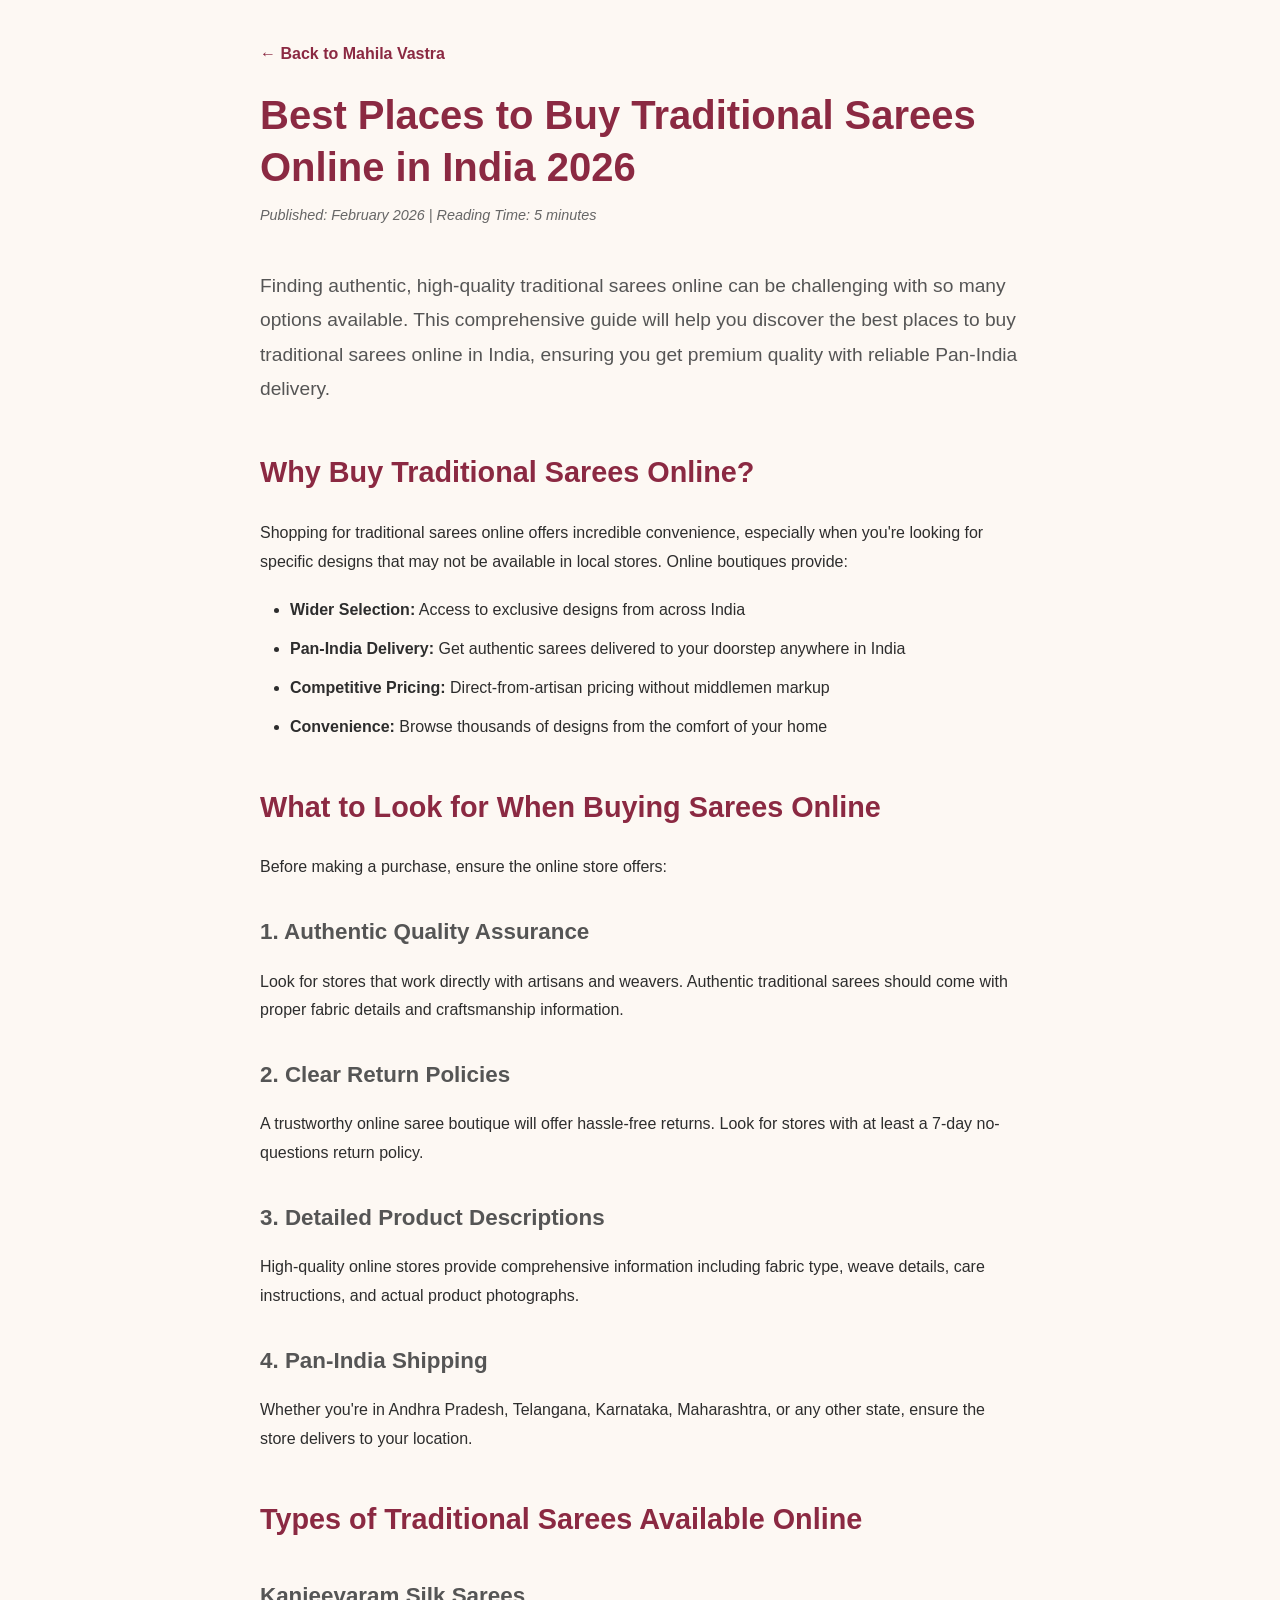
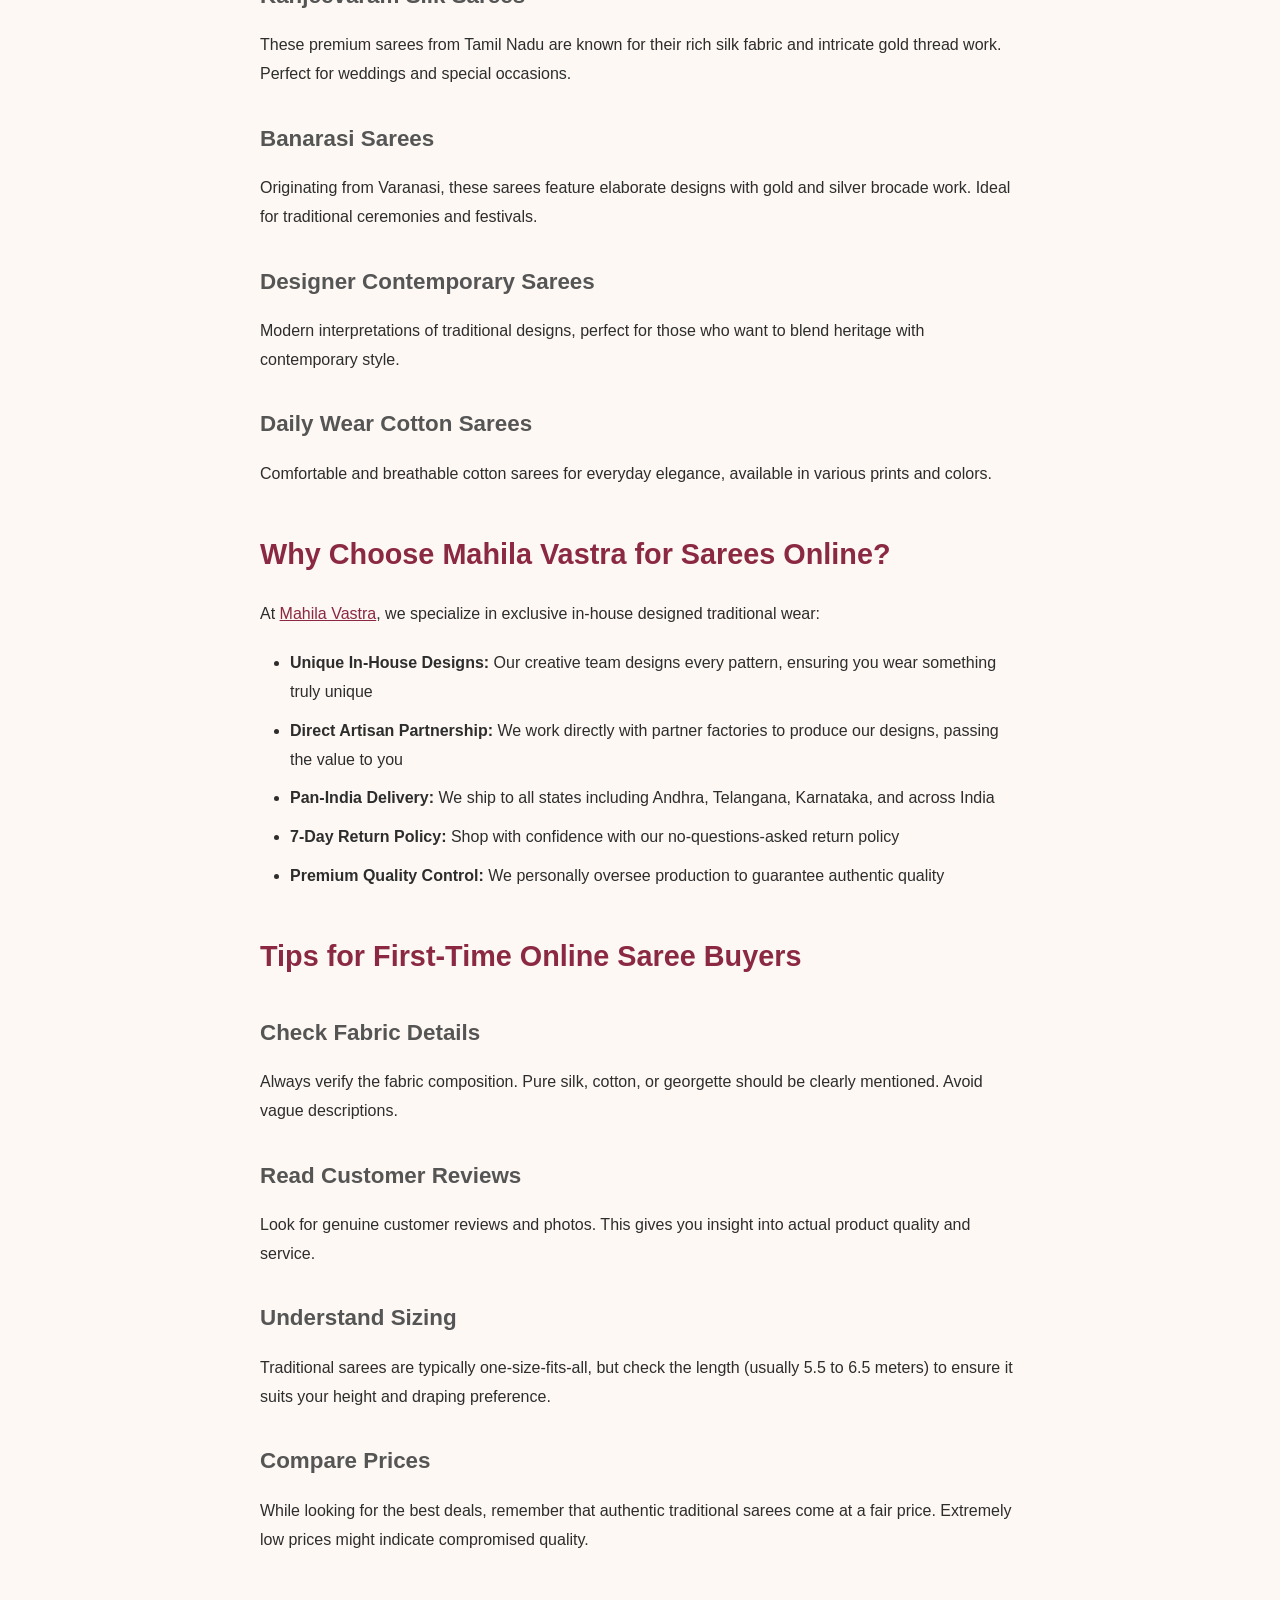
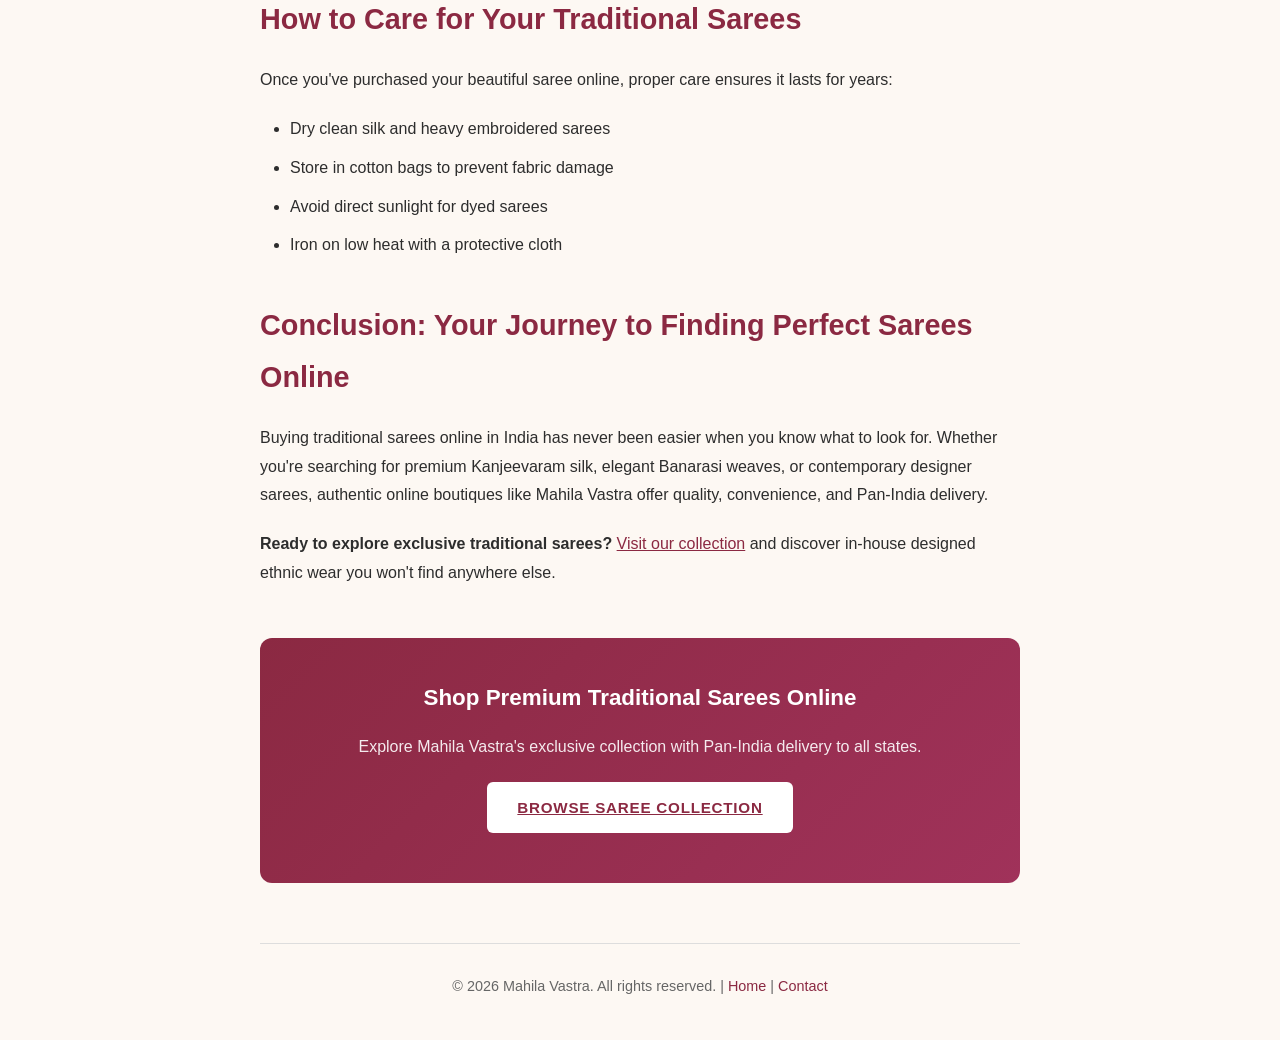
==== blog/best-places-buy-traditional-sarees-online-india.html @ 30d6f98f "feat: Blog pages" ====
<!DOCTYPE html>
<html lang="en">

<head>
    <meta charset="UTF-8">
    <meta name="viewport" content="width=device-width, initial-scale=1.0">
    <meta name="description"
        content="Discover the best places to buy traditional sarees online in India. Expert guide to authentic, premium quality sarees with Pan-India delivery. Shop designer sarees, silk sarees, and ethnic wear from trusted online boutiques.">
    <meta name="keywords"
        content="buy sarees online India, traditional sarees online, best saree websites, silk sarees online, designer sarees India, authentic sarees online, saree shopping India">
    <meta name="robots" content="index, follow, max-image-preview:large, max-snippet:-1, max-video-preview:-1">

    <!-- Open Graph -->
    <meta property="og:type" content="article">
    <meta property="og:url" content="https://mahilavastra.in/blog/best-places-buy-traditional-sarees-online-india.html">
    <meta property="og:title" content="Best Places to Buy Traditional Sarees Online in India 2026">
    <meta property="og:description"
        content="Complete guide to buying authentic traditional sarees online. Find premium quality sarees with Pan-India delivery from trusted boutiques.">
    <meta property="og:image" content="https://mahilavastra.in/assets/images/logo/IMG_0798.PNG">

    <link rel="canonical" href="https://mahilavastra.in/blog/best-places-buy-traditional-sarees-online-india.html">

    <title>Best Places to Buy Traditional Sarees Online in India 2026 | Mahila Vastra</title>
    <link rel="stylesheet" href="../assets/css/styles.css">
    <link rel="shortcut icon" href="../assets/images/favicon.png">
</head>

<body>
    <article class="blog-post">
        <header class="blog-header">
            <nav class="blog-nav">
                <a href="../index.html" class="blog-logo">← Back to Mahila Vastra</a>
            </nav>
            <h1>Best Places to Buy Traditional Sarees Online in India 2026</h1>
            <p class="blog-meta">Published: February 2026 | Reading Time: 5 minutes</p>
        </header>

        <section class="blog-content">
            <p class="lead">Finding authentic, high-quality traditional sarees online can be challenging with so many
                options available. This comprehensive guide will help you discover the best places to buy traditional
                sarees online in India, ensuring you get premium quality with reliable Pan-India delivery.</p>

            <h2>Why Buy Traditional Sarees Online?</h2>
            <p>Shopping for traditional sarees online offers incredible convenience, especially when you're looking for
                specific designs that may not be available in local stores. Online boutiques provide:</p>
            <ul>
                <li><strong>Wider Selection:</strong> Access to exclusive designs from across India</li>
                <li><strong>Pan-India Delivery:</strong> Get authentic sarees delivered to your doorstep anywhere in
                    India</li>
                <li><strong>Competitive Pricing:</strong> Direct-from-artisan pricing without middlemen markup</li>
                <li><strong>Convenience:</strong> Browse thousands of designs from the comfort of your home</li>
            </ul>

            <h2>What to Look for When Buying Sarees Online</h2>
            <p>Before making a purchase, ensure the online store offers:</p>

            <h3>1. Authentic Quality Assurance</h3>
            <p>Look for stores that work directly with artisans and weavers. Authentic traditional sarees should come
                with proper fabric details and craftsmanship information.</p>

            <h3>2. Clear Return Policies</h3>
            <p>A trustworthy online saree boutique will offer hassle-free returns. Look for stores with at least a 7-day
                no-questions return policy.</p>

            <h3>3. Detailed Product Descriptions</h3>
            <p>High-quality online stores provide comprehensive information including fabric type, weave details, care
                instructions, and actual product photographs.</p>

            <h3>4. Pan-India Shipping</h3>
            <p>Whether you're in Andhra Pradesh, Telangana, Karnataka, Maharashtra, or any other state, ensure the store
                delivers to your location.</p>

            <h2>Types of Traditional Sarees Available Online</h2>

            <h3>Kanjeevaram Silk Sarees</h3>
            <p>These premium sarees from Tamil Nadu are known for their rich silk fabric and intricate gold thread work.
                Perfect for weddings and special occasions.</p>

            <h3>Banarasi Sarees</h3>
            <p>Originating from Varanasi, these sarees feature elaborate designs with gold and silver brocade work.
                Ideal for traditional ceremonies and festivals.</p>

            <h3>Designer Contemporary Sarees</h3>
            <p>Modern interpretations of traditional designs, perfect for those who want to blend heritage with
                contemporary style.</p>

            <h3>Daily Wear Cotton Sarees</h3>
            <p>Comfortable and breathable cotton sarees for everyday elegance, available in various prints and colors.
            </p>

            <h2>Why Choose Mahila Vastra for Sarees Online?</h2>
            <p>At <a href="../index.html#catalog">Mahila Vastra</a>, we specialize in exclusive in-house designed
                traditional wear:</p>

            <ul>
                <li><strong>Unique In-House Designs:</strong> Our creative team designs every pattern, ensuring you wear
                    something truly unique</li>
                <li><strong>Direct Artisan Partnership:</strong> We work directly with partner factories to produce our
                    designs, passing the value to you</li>
                <li><strong>Pan-India Delivery:</strong> We ship to all states including Andhra, Telangana, Karnataka,
                    and across India</li>
                <li><strong>7-Day Return Policy:</strong> Shop with confidence with our no-questions-asked return policy
                </li>
                <li><strong>Premium Quality Control:</strong> We personally oversee production to guarantee authentic
                    quality</li>
            </ul>

            <h2>Tips for First-Time Online Saree Buyers</h2>

            <h3>Check Fabric Details</h3>
            <p>Always verify the fabric composition. Pure silk, cotton, or georgette should be clearly mentioned. Avoid
                vague descriptions.</p>

            <h3>Read Customer Reviews</h3>
            <p>Look for genuine customer reviews and photos. This gives you insight into actual product quality and
                service.</p>

            <h3>Understand Sizing</h3>
            <p>Traditional sarees are typically one-size-fits-all, but check the length (usually 5.5 to 6.5 meters) to
                ensure it suits your height and draping preference.</p>

            <h3>Compare Prices</h3>
            <p>While looking for the best deals, remember that authentic traditional sarees come at a fair price.
                Extremely low prices might indicate compromised quality.</p>

            <h2>How to Care for Your Traditional Sarees</h2>
            <p>Once you've purchased your beautiful saree online, proper care ensures it lasts for years:</p>
            <ul>
                <li>Dry clean silk and heavy embroidered sarees</li>
                <li>Store in cotton bags to prevent fabric damage</li>
                <li>Avoid direct sunlight for dyed sarees</li>
                <li>Iron on low heat with a protective cloth</li>
            </ul>

            <h2>Conclusion: Your Journey to Finding Perfect Sarees Online</h2>
            <p>Buying traditional sarees online in India has never been easier when you know what to look for. Whether
                you're searching for premium Kanjeevaram silk, elegant Banarasi weaves, or contemporary designer sarees,
                authentic online boutiques like Mahila Vastra offer quality, convenience, and Pan-India delivery.</p>

            <p><strong>Ready to explore exclusive traditional sarees?</strong> <a href="../index.html#catalog">Visit our
                    collection</a> and discover in-house designed ethnic wear you won't find anywhere else.</p>

            <div class="blog-cta">
                <h3>Shop Premium Traditional Sarees Online</h3>
                <p>Explore Mahila Vastra's exclusive collection with Pan-India delivery to all states.</p>
                <a href="../index.html#catalog" class="btn btn-primary">Browse Saree Collection</a>
            </div>
        </section>

        <footer class="blog-footer">
            <p>&copy; 2026 Mahila Vastra. All rights reserved. | <a href="../index.html">Home</a> | <a
                    href="../index.html#contact">Contact</a></p>
        </footer>
    </article>

    <style>
        .blog-post {
            max-width: 800px;
            margin: 0 auto;
            padding: 40px 20px;
            font-family: 'Montserrat', sans-serif;
            line-height: 1.8;
            color: #2d2d2d;
        }

        .blog-header {
            margin-bottom: 40px;
        }

        .blog-nav {
            margin-bottom: 20px;
        }

        .blog-logo {
            color: #8B2942;
            text-decoration: none;
            font-weight: 600;
            transition: color 0.3s;
        }

        .blog-logo:hover {
            color: #B8860B;
        }

        .blog-post h1 {
            font-size: 2.5rem;
            color: #8B2942;
            margin-bottom: 10px;
            line-height: 1.3;
        }

        .blog-meta {
            color: #666;
            font-size: 0.9rem;
            font-style: italic;
        }

        .lead {
            font-size: 1.2rem;
            color: #555;
            margin-bottom: 30px;
            font-weight: 500;
        }

        .blog-content h2 {
            font-size: 1.8rem;
            color: #8B2942;
            margin-top: 40px;
            margin-bottom: 20px;
        }

        .blog-content h3 {
            font-size: 1.4rem;
            color: #555;
            margin-top: 30px;
            margin-bottom: 15px;
        }

        .blog-content p {
            margin-bottom: 20px;
        }

        .blog-content ul,
        .blog-content ol {
            margin-bottom: 20px;
            padding-left: 30px;
        }

        .blog-content li {
            margin-bottom: 10px;
        }

        .blog-content a {
            color: #8B2942;
            text-decoration: underline;
            transition: color 0.3s;
        }

        .blog-content a:hover {
            color: #B8860B;
        }

        .blog-cta {
            background: linear-gradient(135deg, #8B2942 0%, #A0325A 100%);
            color: white;
            padding: 40px;
            border-radius: 12px;
            text-align: center;
            margin: 50px 0;
        }

        .blog-cta h3 {
            color: white;
            margin-top: 0;
        }

        .blog-cta p {
            color: rgba(255, 255, 255, 0.9);
        }

        .btn {
            display: inline-block;
            padding: 12px 30px;
            background: white;
            color: #8B2942;
            text-decoration: none;
            border-radius: 6px;
            font-weight: 600;
            transition: all 0.3s;
        }

        .btn:hover {
            transform: translateY(-2px);
            box-shadow: 0 4px 12px rgba(0, 0, 0, 0.2);
        }

        .blog-footer {
            margin-top: 60px;
            padding-top: 30px;
            border-top: 1px solid #ddd;
            text-align: center;
            color: #666;
            font-size: 0.9rem;
        }

        .blog-footer a {
            color: #8B2942;
            text-decoration: none;
        }

        @media (max-width: 768px) {
            .blog-post h1 {
                font-size: 2rem;
            }

            .blog-content h2 {
                font-size: 1.5rem;
            }

            .blog-cta {
                padding: 30px 20px;
            }
        }
    </style>
</body>

</html>
---- assets/css/styles.css ----
/* ========================================
   MAHILA VASTRA - Design System
   ======================================== */

:root {
    /* Primary Colors - Rich & Traditional */
    --color-burgundy: #8B2942;
    --color-burgundy-deep: #6B1D32;
    --color-burgundy-light: #A83D56;

    /* Gold Accents - Adjusted for better contrast on light backgrounds */
    --color-gold: #B89655;
    /* Slightly darkened from #C9A86C */
    --color-gold-light: #E5D4B3;
    --color-gold-dark: #856A37;
    /* Darkened from #A88B4A for WCAG AA compliance */
    --color-gold-shimmer: linear-gradient(135deg, #C9A86C 0%, #F5E6D3 50%, #C9A86C 100%);

    /* Warm Neutrals */
    --color-ivory: #FDF8F3;
    --color-cream: #F7EFE5;
    --color-sand: #E8DDD0;
    --color-taupe: #B8A898;

    /* Deep Accents */
    --color-plum: #6B3654;
    --color-terracotta: #C67B5C;
    --color-sage: #7A8B6E;

    /* Text Colors */
    --text-primary: #2D1F24;
    --text-secondary: #5C4A50;
    --text-muted: #6D5E63;
    /* Improved contrast for accessibility */
    --text-light: #F7EFE5;

    /* Layering (Z-Index Scale) */
    --z-background: -1;
    --z-base: 0;
    --z-content: 1;
    --z-frame: 10;
    --z-nav: 1100;
    --z-overlay: 1200;
    --z-mobile-menu: 1300;
    --z-max: 9999;

    /* Glassmorphism */
    --glass-bg: rgba(255, 255, 255, 0.4);
    /* Increased from 0.25 for better contrast */
    --glass-border: rgba(255, 255, 255, 0.3);
    --glass-shadow: 0 8px 32px rgba(45, 31, 36, 0.05);

    /* Spacing */
    --space-xs: 0.5rem;
    --space-sm: 1rem;
    --space-md: 1.5rem;
    --space-lg: 2rem;
    --space-xl: 3rem;
    --space-2xl: 5rem;
    --space-3xl: 8rem;

    /* Typography */
    --font-display: 'Cormorant Garamond', serif;
    --font-elegant: 'Great Vibes', cursive;
    --font-boutique: 'Italiana', serif;
    --font-body: 'Montserrat', sans-serif;

    /* Transitions */
    --transition-fast: 0.2s ease;
    --transition-base: 0.3s ease;
    --transition-slow: 0.5s ease;
    --transition-elastic: 0.6s cubic-bezier(0.34, 1.56, 0.64, 1);

    /* Border Radius */
    --radius-sm: 4px;
    --radius-md: 8px;
    --radius-lg: 16px;
    --radius-xl: 24px;
    --radius-full: 9999px;
}

/* ========================================
   RESET & BASE
   ======================================== */

*,
*::before,
*::after {
    margin: 0;
    padding: 0;
    box-sizing: border-box;
}

@media (prefers-reduced-motion: no-preference) {
    html {
        scroll-behavior: smooth;
    }
}

html,
body {
    width: 100%;
    max-width: 100%;
    margin: 0;
    padding: 0;
    overflow-x: hidden;
    /* Extra containment for mobile */
    overflow-x: clip;
    position: relative;
    -webkit-overflow-scrolling: touch;
}

body {
    font-family: var(--font-body);
    color: var(--text-primary);
    background: var(--color-ivory);
    line-height: 1.6;
    -webkit-font-smoothing: antialiased;
}

a {
    text-decoration: none;
    color: inherit;
}

button {
    border: none;
    background: none;
    cursor: pointer;
    font-family: inherit;
}

/* ========================================
   UTILITIES
   ======================================== */

.visually-hidden {
    position: absolute;
    width: 1px;
    height: 1px;
    padding: 0;
    margin: -1px;
    overflow: hidden;
    clip: rect(0, 0, 0, 0);
    white-space: nowrap;
    border: 0;
}

/* ========================================
   FLOATING PATTERNS BACKGROUND
   ======================================== */

.floating-patterns {
    position: fixed;
    top: 0;
    left: 0;
    width: 100%;
    height: 100%;
    pointer-events: none;
    z-index: var(--z-background);
    overflow: hidden;
    /* Ensure decorative elements never cause overflow */
}

/* Global Responsive Adjustments */
img,
svg {
    max-width: 100%;
    height: auto;
}

.pattern {
    position: absolute;
    opacity: 0.06;
    background-repeat: no-repeat;
    background-size: contain;
}

.pattern-1 {
    width: 300px;
    height: 300px;
    top: 5%;
    left: 5%;
    background-image: url("data:image/svg+xml,%3Csvg xmlns='http://www.w3.org/2000/svg' viewBox='0 0 100 100'%3E%3Cpath d='M50 5 C60 20, 80 30, 95 50 C80 70, 60 80, 50 95 C40 80, 20 70, 5 50 C20 30, 40 20, 50 5Z' fill='none' stroke='%238B2942' stroke-width='1'/%3E%3Ccircle cx='50' cy='50' r='15' fill='none' stroke='%238B2942' stroke-width='1'/%3E%3C/svg%3E");
    animation: floatPattern1 20s ease-in-out infinite;
}

.pattern-2 {
    width: 200px;
    height: 200px;
    top: 60%;
    left: 10%;
    background-image: url("data:image/svg+xml,%3Csvg xmlns='http://www.w3.org/2000/svg' viewBox='0 0 100 100'%3E%3Ccircle cx='50' cy='50' r='45' fill='none' stroke='%23C9A86C' stroke-width='1'/%3E%3Ccircle cx='50' cy='50' r='35' fill='none' stroke='%23C9A86C' stroke-width='1'/%3E%3Ccircle cx='50' cy='50' r='25' fill='none' stroke='%23C9A86C' stroke-width='1'/%3E%3C/svg%3E");
    animation: floatPattern2 25s ease-in-out infinite;
}

.pattern-3 {
    width: 250px;
    height: 250px;
    top: 20%;
    right: 8%;
    background-image: url("data:image/svg+xml,%3Csvg xmlns='http://www.w3.org/2000/svg' viewBox='0 0 100 100'%3E%3Cpath d='M50 10 L55 40 L90 50 L55 60 L50 90 L45 60 L10 50 L45 40 Z' fill='none' stroke='%236B3654' stroke-width='1'/%3E%3C/svg%3E");
    animation: floatPattern3 22s ease-in-out infinite;
}

.pattern-4 {
    width: 180px;
    height: 180px;
    bottom: 15%;
    right: 15%;
    background-image: url("data:image/svg+xml,%3Csvg xmlns='http://www.w3.org/2000/svg' viewBox='0 0 100 100'%3E%3Cellipse cx='50' cy='50' rx='45' ry='25' fill='none' stroke='%23C67B5C' stroke-width='1' transform='rotate(45 50 50)'/%3E%3Cellipse cx='50' cy='50' rx='45' ry='25' fill='none' stroke='%23C67B5C' stroke-width='1' transform='rotate(-45 50 50)'/%3E%3C/svg%3E");
    animation: floatPattern4 18s ease-in-out infinite;
}

.pattern-5 {
    width: 150px;
    height: 150px;
    top: 40%;
    left: 50%;
    background-image: url("data:image/svg+xml,%3Csvg xmlns='http://www.w3.org/2000/svg' viewBox='0 0 100 100'%3E%3Cpath d='M50 5 Q75 25 95 50 Q75 75 50 95 Q25 75 5 50 Q25 25 50 5' fill='none' stroke='%238B2942' stroke-width='1'/%3E%3C/svg%3E");
    animation: floatPattern5 24s ease-in-out infinite;
}

.pattern-6 {
    width: 220px;
    height: 220px;
    bottom: 30%;
    left: 30%;
    background-image: url("data:image/svg+xml,%3Csvg xmlns='http://www.w3.org/2000/svg' viewBox='0 0 100 100'%3E%3Cpath d='M50 0 L61 35 L97 35 L68 57 L79 91 L50 70 L21 91 L32 57 L3 35 L39 35 Z' fill='none' stroke='%23C9A86C' stroke-width='0.5'/%3E%3C/svg%3E");
    animation: floatPattern6 28s ease-in-out infinite;
}

@keyframes floatPattern1 {

    0%,
    100% {
        transform: translate(0, 0) rotate(0deg);
    }

    33% {
        transform: translate(30px, 20px) rotate(5deg);
    }

    66% {
        transform: translate(-20px, 40px) rotate(-5deg);
    }
}

@keyframes floatPattern2 {

    0%,
    100% {
        transform: translate(0, 0) rotate(0deg);
    }

    50% {
        transform: translate(40px, -30px) rotate(180deg);
    }
}

@keyframes floatPattern3 {

    0%,
    100% {
        transform: translate(0, 0) rotate(0deg);
    }

    25% {
        transform: translate(-20px, 20px) rotate(90deg);
    }

    75% {
        transform: translate(30px, -20px) rotate(-90deg);
    }
}

@keyframes floatPattern4 {

    0%,
    100% {
        transform: translate(0, 0) scale(1);
    }

    50% {
        transform: translate(-30px, -30px) scale(1.1);
    }
}

@keyframes floatPattern5 {

    0%,
    100% {
        transform: translate(0, 0) rotate(0deg);
    }

    50% {
        transform: translate(50px, 30px) rotate(45deg);
    }
}

@keyframes floatPattern6 {

    0%,
    100% {
        transform: translate(0, 0) rotate(0deg);
    }

    33% {
        transform: translate(-40px, 20px) rotate(120deg);
    }

    66% {
        transform: translate(30px, -30px) rotate(240deg);
    }
}

/* ========================================
   HERO SECTION
   ======================================== */

/* ========================================
   HERO SECTION - REDESIGNED
   ======================================== */

.hero {
    position: relative;
    min-height: 95vh;
    /* Taller hero for impact */
    padding-top: 150px;
    display: flex;
    align-items: center;
    background: var(--color-ivory);
    overflow: hidden;
    /* Subtle texture overlay */
    background-image: radial-gradient(var(--color-gold-light) 1px, transparent 1px);
    background-size: 40px 40px;
}

.hero-content {
    max-width: 1400px;
    margin: 0 auto;
    width: 100%;
    padding: 0 var(--space-xl);
    display: grid;
    grid-template-columns: 0.9fr 1.1fr;
    /* Text 45%, Image 55% */
    gap: var(--space-2xl);
    align-items: center;
    position: relative;
    z-index: var(--z-content);
}

/* --- Hero Text Area --- */
.hero-text {
    display: flex;
    flex-direction: column;
    gap: var(--space-md);
    position: relative;
    z-index: 2;
}

/* Badge Group */
.hero-badge-group {
    display: flex;
    align-items: center;
    gap: var(--space-sm);
    font-family: var(--font-body);
    font-size: 0.8rem;
    letter-spacing: 0.15em;
    font-weight: 600;
    margin-bottom: var(--space-sm);
    animation: fadeUp 1s ease-out;
}

.badge-pill-outlined {
    border: 1px solid var(--color-burgundy);
    color: var(--color-burgundy);
    padding: 0.3rem 0.8rem;
    border-radius: var(--radius-full);
}

.badge-pill-filled {
    background: var(--color-gold);
    color: var(--color-ivory);
    padding: 0.35rem 0.9rem;
    border-radius: var(--radius-full);
    box-shadow: 0 4px 15px rgba(184, 150, 85, 0.25);
}

.badge-separator {
    color: var(--color-gold-dark);
}

/* Artistic Layout Title */
.hero-title.artistic-layout {
    display: flex;
    flex-direction: column;
    gap: 0.2rem;
    position: relative;
    margin-bottom: var(--space-xl);
}

.line-prefix {
    font-family: var(--font-display);
    font-size: 4rem;
    font-weight: 400;
    font-style: italic;
    text-transform: lowercase;
    background: linear-gradient(135deg, var(--color-gold-dark) 0%, var(--color-gold) 100%);
    -webkit-background-clip: text;
    background-clip: text;
    -webkit-text-fill-color: transparent;
    margin-bottom: -1.8rem;
    margin-left: -0.5rem;
    display: inline-block;
    transform: rotate(-2deg);
    opacity: 0.9;
    animation-delay: 0.2s;
}

.line-main {
    font-family: var(--font-display);
    font-size: clamp(4.5rem, 10vw, 7.5rem);
    font-weight: 700;
    color: var(--color-burgundy-deep);
    letter-spacing: -0.02em;
    line-height: 0.85;
    animation-delay: 0.4s;
    background: linear-gradient(to right, var(--color-burgundy-deep) 0%, var(--color-burgundy) 100%);
    -webkit-background-clip: text;
    background-clip: text;
    -webkit-text-fill-color: transparent;
}

.line-prefix,
.line-main,
.line-story {
    opacity: 0;
    transform: translateY(20px);
    animation: textReveal 1s cubic-bezier(0.2, 1, 0.3, 1) forwards;
}

.line-story {
    font-family: var(--font-elegant);
    font-size: clamp(3rem, 6vw, 4.5rem);
    color: var(--text-secondary);
    margin-left: 4rem;
    margin-top: -1.5rem;
    animation-delay: 0.6s;
    position: relative;
    z-index: 2;
}

.line-story em {
    font-style: normal;
    color: var(--color-gold);
    display: inline-block;
    position: relative;
}

/* Decorative Thread */
.title-thread {
    position: absolute;
    top: 40%;
    left: -20px;
    width: 120%;
    height: 80px;
    z-index: 1;
    pointer-events: none;
    opacity: 0;
    animation: threadReveal 2s ease-out 1s forwards;
}

@keyframes threadReveal {
    from {
        opacity: 0;
        stroke-dasharray: 1000;
        stroke-dashoffset: 1000;
        transform: scaleX(0.8);
    }

    to {
        opacity: 0.6;
        stroke-dasharray: 1000;
        stroke-dashoffset: 0;
        transform: scaleX(1);
    }
}

/* Description */
.hero-description {
    font-size: 1.1rem;
    color: var(--text-secondary);
    max-width: 480px;
    line-height: 1.7;
    margin-bottom: var(--space-lg);
    opacity: 0;
    animation: fadeUp 1s ease-out 0.8s forwards;
}

.text-balance {
    text-wrap: balance;
}

/* Actions */
.hero-actions {
    display: flex;
    align-items: center;
    gap: var(--space-md);
    opacity: 0;
    animation: fadeUp 1s ease-out 1s forwards;
}

.btn-lg {
    padding: 1rem 2.2rem;
    font-size: 1rem;
}

.btn-link {
    text-decoration: underline;
    text-underline-offset: 4px;
    font-weight: 600;
    color: var(--color-burgundy);
    padding: 0;
}

.btn-link:hover {
    color: var(--color-gold-dark);
}

/* Feature Strip */
.hero-features-strip {
    margin-top: var(--space-xl);
    padding-top: var(--space-md);
    border-top: 1px solid rgba(139, 41, 66, 0.1);
    display: flex;
    gap: var(--space-xl);
    opacity: 0;
    animation: fadeUp 1s ease-out 1.2s forwards;
}

.feature-strip-item {
    display: flex;
    align-items: center;
    gap: 0.5rem;
    font-size: 0.9rem;
    font-weight: 500;
    color: var(--text-muted);
    font-family: var(--font-body);
}

.strip-icon {
    color: var(--color-gold);
    font-size: 1.2em;
}

/* --- Hero Gallery (Arches) --- */
.hero-gallery {
    position: relative;
    height: 650px;
    display: flex;
    justify-content: center;
    align-items: center;
}

.gallery-arch {
    position: absolute;
    width: 280px;
    height: 480px;
    border-radius: 150px 150px 0 0;
    /* The Arch Shape */
    overflow: hidden;
    box-shadow: 0 20px 40px rgba(0, 0, 0, 0.15);
    background: var(--color-cream);
    opacity: 0;
    transform: translateY(100px);
    animation: archReveal 1.2s cubic-bezier(0.2, 1, 0.3, 1) forwards;
    transition: transform 0.4s ease, z-index 0s;
}

.arch-inner {
    width: 100%;
    height: 100%;
    position: relative;
    overflow: hidden;
}

.arch-img {
    width: 100%;
    height: 100%;
    object-fit: cover;
    transition: transform 1.5s ease;
}

.gallery-arch:hover .arch-img {
    transform: scale(1.1);
}

/* Stacking & Positioning */
.arch-center {
    z-index: 10;
    left: 50%;
    transform: translateX(-50%) translateY(100px);
    /* Initial state for animation */
    width: 300px;
    height: 520px;
    border: 4px solid var(--color-ivory);
    animation-delay: 0.4s;
    /* Redefine animation final state for center */
    --final-transform: translateX(-50%) translateY(0);
}

.arch-left {
    z-index: 5;
    left: 50%;
    /* Start at center */
    margin-left: -340px;
    /* Shift left */
    transform: translateY(120px) rotate(-3deg);
    animation-delay: 0.2s;
    --final-transform: translateY(0) rotate(-3deg);
}

.arch-right {
    z-index: 5;
    left: 50%;
    margin-left: 60px;
    /* Shift right */
    transform: translateY(120px) rotate(3deg);
    animation-delay: 0.6s;
    --final-transform: translateY(0) rotate(3deg);
}

/* Floating Decor */
.floating-decor {
    position: absolute;
    color: var(--color-gold);
    opacity: 0;
    pointer-events: none;
    z-index: 4;
}

.decor-lotus {
    width: 70px;
    height: 70px;
    top: -5%;
    right: 15%;
    color: var(--color-burgundy-light);
    animation: floatRotate 8s ease-in-out infinite, fadeInDecor 1.5s ease-out 0.5s forwards;
}

.decor-paisley {
    width: 90px;
    height: 90px;
    bottom: 0%;
    right: -5%;
    color: var(--color-gold-dark);
    transform: rotate(45deg);
    animation: floatVertical 10s ease-in-out infinite 1s, fadeInDecor 1.5s ease-out 1s forwards;
}

.decor-marigold {
    width: 55px;
    height: 55px;
    top: 40%;
    right: -12%;
    color: var(--color-terracotta);
    animation: floatRotate 12s ease-in-out infinite 2s, fadeInDecor 1.5s ease-out 1.5s forwards;
}

.decor-star,
.decor-star-1,
.decor-star-2,
.decor-star-3 {
    font-size: 1.5rem;
    bottom: 15%;
    left: 10%;
    color: var(--color-gold);
    animation: floatVertical 6s ease-in-out infinite, fadeInDecor 1.5s ease-out 2s forwards;
}

/* Old Floating Flower Indicators */
.decor-flower-old-1 {
    top: 10%;
    right: 10%;
    font-size: 3rem;
    color: var(--color-gold);
    animation: floatVertical 6s ease-in-out infinite, fadeInDecor 1.5s ease-out forwards;
}

.decor-flower-old-2 {
    bottom: 15%;
    left: 15%;
    font-size: 2rem;
    color: var(--color-gold);
    animation: floatVertical 6s ease-in-out infinite 2s, fadeInDecor 1.5s ease-out forwards;
}

.decor-leaf-1 {
    width: 40px;
    height: 40px;
    top: 25%;
    left: 15%;
    color: var(--color-sage);
    animation: floatRotate 9s ease-in-out infinite 1s, fadeInDecor 1.5s ease-out 2.5s forwards;
}

.decor-mandala {
    width: 120px;
    height: 120px;
    bottom: 10%;
    right: 15%;
    color: var(--color-gold-light);
    opacity: 0.1;
    animation: floatRotate 15s linear infinite;
}

.decor-diamond {
    font-size: 1.2rem;
    top: 45%;
    left: 25%;
    color: var(--color-gold);
    animation: floatVertical 7s ease-in-out infinite 0.5s, fadeInDecor 1.5s ease-out 3s forwards;
}

.decor-corner {
    width: 60px;
    height: 60px;
    top: 5%;
    left: 5%;
    color: var(--color-gold-dark);
    opacity: 0;
    animation: fadeInDecor 1.5s ease-out 1s forwards;
}

.decor-hang {
    width: 120px;
    height: 60px;
    top: -10px;
    left: 50%;
    transform: translateX(-50%);
    color: var(--color-gold);
    opacity: 0;
    animation: fadeInDecor 1.5s ease-out 1.2s forwards;
}

/* --- Animations --- */

@keyframes fadeInDecor {
    to {
        opacity: 0.6;
    }
}

@keyframes floatRotate {

    0%,
    100% {
        transform: translate(0, 0) rotate(0deg);
    }

    33% {
        transform: translate(20px, -20px) rotate(15deg);
    }

    66% {
        transform: translate(-10px, 30px) rotate(-10deg);
    }
}

@keyframes floatVertical {

    0%,
    100% {
        transform: translateY(0);
    }

    50% {
        transform: translateY(-30px);
    }
}

@keyframes fadeUp {
    to {
        opacity: 1;
        transform: translateY(0);
    }
}

@keyframes textReveal {
    to {
        opacity: 1;
        transform: translateY(0);
    }
}

@keyframes archReveal {
    to {
        opacity: 1;
        transform: var(--final-transform, translateY(0));
    }
}

@keyframes floatFlower {

    0%,
    100% {
        transform: translate(0, 0) rotate(0deg);
    }

    33% {
        transform: translate(15px, -20px) rotate(10deg);
    }

    66% {
        transform: translate(-10px, 15px) rotate(-10deg);
    }
}

/* --- Mobile Responsiveness --- */
@media (max-width: 1024px) {
    .hero {
        padding-top: 140px;
        min-height: auto;
    }

    .hero-content {
        display: flex;
        flex-direction: column;
        padding-top: 40px;
        text-align: center;
        gap: var(--space-md);
    }

    .hero-text {
        order: 2;
        align-items: center;
        margin-bottom: 0;
        margin-top: var(--space-lg);
    }

    .hero-gallery {
        order: 1;
        height: 480px;
        margin-top: 0;
        margin-bottom: var(--space-md);
        transform: scale(0.9);
        position: relative;
    }

    /* Reposition decorations to fill whitespace on mobile */
    .decor-lotus {
        top: -15%;
        left: 10%;
        right: auto;
        opacity: 0.8 !important;
    }

    .decor-paisley {
        bottom: -10%;
        right: 10%;
        opacity: 0.8 !important;
    }

    .decor-marigold {
        top: 20%;
        right: 5%;
        opacity: 0.7 !important;
    }

    .decor-star {
        top: -10%;
        right: 15%;
        bottom: auto;
    }

    .decor-flower-old-1 {
        top: 50%;
        left: 5%;
        right: auto;
    }

    .decor-flower-old-2 {
        bottom: 5%;
        right: 20%;
        left: auto;
    }

    .decor-leaf-1 {
        top: -10%;
        left: -5%;
        width: 50px;
        height: 50px;
        opacity: 0.8 !important;
    }

    .decor-mandala {
        bottom: -15%;
        left: 50%;
        transform: translateX(-50%);
        width: 150px;
        height: 150px;
        opacity: 0.15 !important;
    }

    .decor-diamond {
        top: 15%;
        left: 5%;
        opacity: 0.8 !important;
    }

    .hero-title {
        font-size: 3.2rem;
        align-items: center;
    }

    .line-main {
        font-size: 4.5rem;
    }

    .line-story {
        margin-left: 0;
        margin-top: -0.5rem;
        font-size: 3rem;
    }

    .title-thread {
        width: 100%;
        left: 0;
        top: 45%;
        transform: scale(0.8);
    }

    .hero-description {
        margin-left: auto;
        margin-right: auto;
        font-size: 1rem;
        margin-bottom: var(--space-md);
        max-width: 500px;
    }

    .hero-actions {
        justify-content: center;
        width: 100%;
        margin-top: var(--space-sm);
    }
}

@media (max-width: 768px) {
    .hero {
        padding-top: 130px;
        padding-bottom: var(--space-xl);
    }

    .hero-content {
        padding: 0 var(--space-md);
        padding-top: 20px;
        gap: var(--space-sm);
    }

    .hero-title {
        font-size: 2.2rem;
        align-items: center;
    }

    .line-prefix {
        font-size: 2.2rem;
        letter-spacing: normal;
        margin-bottom: -0.8rem;
        margin-left: 0;
    }

    .line-main {
        font-size: 3.5rem;
    }

    .line-story {
        font-size: 2.2rem;
    }

    .title-thread {
        display: block;
        width: 140%;
        left: -20%;
        top: 30%;
        transform: scale(0.7);
        opacity: 0.5 !important;
    }

    .hero-description {
        font-size: 0.9rem;
    }

    .hero-actions {
        flex-direction: column;
        gap: var(--space-sm);
    }

    .hero-gallery {
        height: 320px;
        /* Reduced to remove whitespace */
        transform: scale(1.05);
        /* Larger cards */
        margin-bottom: var(--space-xl);
        position: relative;
    }

    /* Strategically scattering small stars and flowers in the far corners */
    .decor-corner,
    .decor-mandala,
    .decor-paisley,
    .decor-leaf-1,
    .decor-diamond,
    .decor-hang {
        display: none;
    }

    .decor-star,
    .decor-star-1,
    .decor-star-2,
    .decor-star-3 {
        position: absolute;
        font-size: 0.9rem;
        opacity: 0.6 !important;
        animation: floatFlower 5s ease-in-out infinite;
    }

    .decor-star {
        top: -12%;
        left: -4%;
    }

    .decor-star-1 {
        top: -18%;
        left: 15%;
        font-size: 0.7rem;
    }

    .decor-star-2 {
        bottom: 5%;
        left: -6%;
        font-size: 1rem;
    }

    .decor-star-3 {
        top: 2%;
        right: -5%;
        font-size: 0.8rem;
    }

    .decor-lotus {
        top: -10%;
        right: -2%;
        left: auto;
        width: 30px;
        height: 30px;
        opacity: 0.5 !important;
        position: absolute;
    }

    .decor-flower-old-1 {
        top: 30%;
        left: -8%;
        font-size: 1.3rem;
        opacity: 0.4 !important;
        right: auto;
        position: absolute;
    }

    .decor-marigold {
        top: 25%;
        right: -8%;
        width: 25px;
        height: 25px;
        opacity: 0.4 !important;
        left: auto;
        position: absolute;
    }

    .decor-flower-old-2 {
        bottom: -5%;
        right: 10%;
        font-size: 0.9rem;
        opacity: 0.5 !important;
        left: auto;
        position: absolute;
    }

    /* Small star for the bottom left corner */
    .decor-flower-old-2::after {
        content: '✦';
        position: absolute;
        bottom: 2rem;
        left: -80vw;
        font-size: 0.8rem;
        color: var(--color-gold);
        opacity: 0.4;
    }

    .gallery-arch {
        width: 100px;
        height: 180px;
    }

    .arch-center {
        width: 110px;
        height: 200px;
    }

    .arch-left {
        margin-left: -110px;
    }

    .arch-right {
        margin-left: 30px;
    }
}




/* ========================================
   NAVIGATION
   ======================================== */

.navbar {
    position: fixed;
    top: 0;
    left: 0;
    width: 100%;
    z-index: var(--z-nav);
    padding: var(--space-md) var(--space-xl);
    transition: all var(--transition-base);
}

.nav-container {
    max-width: 1400px;
    margin: 0 auto;
    display: flex;
    align-items: center;
    justify-content: space-between;
    padding: var(--space-sm) var(--space-lg);
    background: var(--glass-bg);
    backdrop-filter: blur(20px);
    -webkit-backdrop-filter: blur(20px);
    border: 1px solid var(--glass-border);
    border-radius: var(--radius-xl);
    box-shadow: var(--glass-shadow);
}

/* Logo */
.logo {
    display: flex;
    align-items: center;
    gap: var(--space-md);
    text-decoration: none;
}

.logo-img {
    height: 85px;
    /* Increased for better detail visibility */
    width: auto;
    object-fit: contain;
    transition: transform var(--transition-elastic);
    filter: drop-shadow(0 4px 10px rgba(0, 0, 0, 0.15));
    image-rendering: -webkit-optimize-contrast;
    /* Ensures crisp gold details */
}

.logo:hover .logo-img {
    transform: scale(1.05) rotate(-1deg);
}

.logo-text {
    display: flex;
    flex-direction: column;

    /* Fixed Premium Shine - Burgundy Base with flowing Gold Highlight */
    background: linear-gradient(to right,
            #8B2942 0%,
            #8B2942 35%,
            #FFF5E6 48%,
            /* Leading edge */
            #FFD700 50%,
            /* Bright Gold Center */
            #FFF5E6 52%,
            /* Trailing edge */
            #8B2942 65%,
            #8B2942 100%);
    background-size: 300% auto;
    background-position: 100% 0;
    /* Starts as Burgundy */
    -webkit-background-clip: text;
    background-clip: text;
    -webkit-text-fill-color: transparent;

    transition: background-position 2.5s cubic-bezier(0.4, 0, 0.2, 1);
}

.logo:hover .logo-text {
    background-position: 0% 0;
    /* Sweeps the Gold light across */
}

.logo-main {
    font-family: var(--font-display);
    font-size: 1.6rem;
    font-weight: 700;
    letter-spacing: 0.05em;
    line-height: 1.1;
    color: inherit;
    /* Inherit gradient from parent */
}

.logo-tagline {
    font-family: var(--font-elegant);
    font-size: 0.9rem;
    font-style: italic;
    letter-spacing: 0.1em;
    font-weight: 500;
    margin-top: 2px;
    color: inherit;
    /* Inherit gradient from parent */
}

/* Remove all pseudo-elements */
.logo-main::after,
.logo-main::before {
    content: none !important;
}

/* Hero Status Badge - Opening Soon */


/* Nav Links - Editorial Style */
/* Nav Links - Editorial Style */
.nav-links {
    display: flex;
    align-items: center;
    gap: 2rem;
    /* Reduced from 4.5rem to fit more items */
    list-style: none;
}

.nav-link {
    font-family: var(--font-body);
    font-size: 0.95rem;
    font-weight: 700;
    color: var(--text-secondary);
    text-transform: uppercase;
    letter-spacing: 0.1em;
    position: relative;
    padding: var(--space-xs) 0;
    transition: all var(--transition-base);
}

.nav-link::after {
    content: '';
    position: absolute;
    bottom: -2px;
    left: 50%;
    width: 0;
    height: 2px;
    background: var(--color-burgundy);
    transition: all var(--transition-base);
    transform: translateX(-50%);
}

.nav-link:hover {
    color: var(--color-burgundy);
    transform: translateY(-1px);
}

/* Premium Link Style */
.nav-link-premium {
    color: var(--color-gold) !important;
    font-weight: 800;
    display: inline-flex;
    align-items: center;
    gap: 0.4rem;
    position: relative;
    padding: 0.4rem 0.8rem;
    border: 1px solid rgba(255, 255, 255, 0.2);
    border-radius: var(--radius-full);
    background: rgba(255, 255, 255, 0.05);
    transition: all 0.3s ease;
}

.nav-link-premium::after {
    display: none;
    /* Remove standard underline */
}

.premium-star {
    font-size: 1.1em;
    animation: twinkle 3s infinite;
}

.nav-link-premium:hover {
    background: var(--color-gold);
    color: var(--color-burgundy) !important;
    border-color: var(--color-gold);
    box-shadow: 0 0 15px rgba(201, 168, 108, 0.4);
    transform: translateY(-1px);
}

@keyframes twinkle {

    0%,
    100% {
        opacity: 1;
        transform: scale(1);
    }

    50% {
        opacity: 0.6;
        transform: scale(0.8);
    }
}

/* Mobile Premium Link */
.mobile-nav-premium {
    color: var(--color-gold) !important;
    border: 1px solid rgba(201, 168, 108, 0.3);
    padding: 0.8rem 2rem;
    border-radius: var(--radius-full);
    margin: 0 auto;
    width: fit-content;
    background: rgba(201, 168, 108, 0.05);
}

.mobile-nav-premium:hover {
    background: rgba(201, 168, 108, 0.15);
    border-color: var(--color-gold);
}

/* Nav Actions - Clear CTA focus */
.nav-actions {
    display: flex;
    align-items: center;
    gap: var(--space-md);
}

/* ========================================
   COMPONENTS: BUTTONS
   ======================================== */

.btn-whatsapp {
    width: 100%;
    margin-top: var(--space-md);
    display: flex;
    align-items: center;
    justify-content: center;
    gap: 0.5rem;
    background: #25D366;
    color: white;
    padding: 0.8rem;
    border-radius: var(--radius-md);
    font-family: var(--font-body);
    font-weight: 600;
    font-size: 0.9rem;
    transition: all var(--transition-base);
    text-decoration: none;
    white-space: normal;
    /* Allow text wrapping */
    text-align: center;
    line-height: 1.2;
    cursor: pointer;
    position: relative;
    overflow: hidden;
    border: none;
}

.btn {
    display: inline-flex;
    align-items: center;
    justify-content: center;
    gap: var(--space-xs);
    padding: 0.8rem 1.8rem;
    border-radius: var(--radius-full);
    font-family: var(--font-body);
    font-weight: 500;
    font-size: 0.95rem;
    letter-spacing: 0.05em;
    text-transform: uppercase;
    text-decoration: none;
    cursor: pointer;
    transition: all var(--transition-base);
    position: relative;
    overflow: hidden;
    border: none;
}

.btn-primary {
    background: var(--color-burgundy);
    color: var(--color-ivory);
}

.btn-primary:hover {
    background: var(--color-burgundy-deep);
    transform: translateY(-2px);
    box-shadow: 0 4px 15px rgba(139, 41, 66, 0.2);
}

.btn-secondary {
    background: transparent;
    color: var(--color-burgundy);
    border: 1px solid var(--color-burgundy);
}

.btn-secondary:hover {
    background: rgba(139, 41, 66, 0.05);
    transform: translateY(-2px);
}

.btn-ghost {
    background: transparent;
    color: var(--text-primary);
    padding: var(--space-xs);
}

.btn-ghost:hover {
    color: var(--color-burgundy);
}

.btn-icon {
    width: 44px;
    height: 44px;
    display: flex;
    align-items: center;
    justify-content: center;
    color: var(--text-secondary);
    border-radius: var(--radius-full);
    transition: all var(--transition-base);
    position: relative;
    border: 1px solid transparent;
}

.btn-icon::before {
    content: '';
    position: absolute;
    inset: 0;
    border-radius: 50%;
    border: 1.5px solid var(--color-gold);
    opacity: 0;
    transform: scale(0.8);
    transition: all var(--transition-elastic);
}

.btn-icon:hover {
    color: var(--color-burgundy);
    background: white;
    box-shadow: 0 4px 15px rgba(139, 41, 66, 0.05);
}

.btn-icon:hover::before {
    opacity: 1;
    transform: scale(1);
}

.btn-nav-cta {
    font-size: 0.8rem;
    font-weight: 700;
    color: var(--color-ivory);
    background: linear-gradient(135deg, var(--color-burgundy) 0%, var(--color-burgundy-deep) 100%);
    padding: var(--space-sm) var(--space-xl);
    letter-spacing: 0.15em;
    box-shadow: 0 8px 25px rgba(139, 41, 66, 0.2);
    border: 1px solid rgba(201, 168, 108, 0.2);
}

/* Shimmering Gold-Thread Effect */
.btn-nav-cta::after {
    content: '';
    position: absolute;
    top: -50%;
    left: -100%;
    width: 60%;
    height: 200%;
    background: linear-gradient(to right, transparent, rgba(201, 168, 108, 0.4), transparent);
    transform: rotate(30deg);
    animation: goldShimmer 4s infinite;
}

@keyframes goldShimmer {
    0% {
        left: -100%;
    }

    20%,
    100% {
        left: 200%;
    }
}

.btn-nav-cta:hover {
    transform: translateY(-3px) scale(1.02);
    box-shadow: 0 12px 35px rgba(139, 41, 66, 0.35);
    border-color: var(--color-gold);
}

.mobile-menu-btn {
    display: none;
    flex-direction: column;
    justify-content: space-between;
    width: 32px;
    height: 18px;
    padding: 0;
    background: transparent;
    border: none;
    cursor: pointer;
    z-index: var(--z-nav);
}

.mobile-menu-btn span {
    display: block;
    width: 100%;
    height: 1.5px;
    background-color: var(--color-burgundy);
    transition: all 0.3s cubic-bezier(0.165, 0.84, 0.44, 1);
    transform-origin: center;
}

.mobile-menu-btn.active span:nth-child(1) {
    transform: translateY(8px) rotate(45deg);
}

.mobile-menu-btn.active span:nth-child(2) {
    opacity: 0;
    transform: translateX(-10px);
}

.mobile-menu-btn.active span:nth-child(3) {
    transform: translateY(-8px) rotate(-45deg);
}

/* Responsive Navigation Breakpoint */
@media (max-width: 1150px) {

    .nav-links,
    .nav-actions {
        display: none;
    }

    .mobile-menu-btn {
        display: flex;
    }

    .nav-container {
        padding: var(--space-xs) var(--space-md);
    }
}

/* Mobile Menu Overlay - Move from JS to CSS for variables */
.mobile-menu {
    position: fixed;
    top: 0;
    left: 0;
    width: 100%;
    height: 100vh;
    background: var(--color-ivory);
    /* Solid background for visibility */
    /* Removed glass effect conflicting with text readability */
    z-index: var(--z-overlay);
    display: flex;
    flex-direction: column;
    align-items: center;
    justify-content: center;
    opacity: 0;
    visibility: hidden;
    transition: all 0.5s cubic-bezier(0.165, 0.84, 0.44, 1);
}

.mobile-menu.open {
    opacity: 1;
    visibility: visible;
}

.mobile-menu-content {
    text-align: center;
    transform: translateY(40px);
    transition: transform 0.6s cubic-bezier(0.165, 0.84, 0.44, 1) 0.1s;
}

.mobile-menu.open .mobile-menu-content {
    transform: translateY(0);
}

.mobile-nav {
    display: flex;
    flex-direction: column;
    gap: 1.5rem;
    /* Reduced gap to fit more items */
    margin-bottom: 3rem;
    padding: 2rem 0;
    max-height: 70vh;
    overflow-y: auto;
}

.mobile-nav-link {
    font-family: var(--font-body);
    /* Changed to Montserrat to match desktop */
    font-size: 1.25rem;
    /* adjusted size */
    font-weight: 500;
    color: var(--text-primary);
    text-decoration: none;
    transition: all 0.3s ease;
    letter-spacing: 0.1em;
    /* Increased letter spacing like desktop */
    text-transform: uppercase;
    /* Match desktop style */
    display: flex;
    align-items: center;
    justify-content: center;
    gap: 0.5rem;
}

.mobile-nav-link em {
    font-family: var(--font-body);
    /* Remove special font for emphasis to keep consistent */
    font-style: normal;
    font-size: inherit;
    color: inherit;
    font-weight: 500;
}

.mobile-nav-link:hover,
.mobile-nav-link.active {
    color: var(--color-burgundy);
    transform: none;
    /* Removed scale transform */
}


/* Tactile Clickable States */
.btn-nav-cta:active,
.btn-primary:active,
.btn-secondary:active,
.btn-icon:active,
.collection-card:active {
    transform: scale(0.96) translateY(0);
    transition: transform 0.1s ease;
}

.nav-link:active,
.mobile-nav-link:active {
    opacity: 0.7;
    transform: scale(0.98);
}



/* ========================================
   SCROLL INDICATOR
   ======================================== */

.scroll-indicator {
    position: absolute;
    bottom: var(--space-2xl);
    right: var(--space-lg);
    display: flex;
    flex-direction: column;
    align-items: center;
    gap: var(--space-lg);
    z-index: 5;
    animation: fadeIn 1s ease forwards;
    animation-delay: 1.5s;
    opacity: 0;
}

.scroll-line {
    width: 1.5px;
    height: 80px;
    background: linear-gradient(to bottom, var(--color-gold), transparent);
    position: relative;
    overflow: hidden;
}

.scroll-line::after {
    content: '';
    position: absolute;
    top: -100%;
    left: 0;
    width: 100%;
    height: 100%;
    background: white;
    animation: scrollDrift 2.5s infinite ease-in-out;
}

@keyframes scrollDrift {
    0% {
        top: -100%;
    }

    50%,
    100% {
        top: 100%;
    }
}

@keyframes fadeIn {
    to {
        opacity: 1;
    }
}

.scroll-indicator span {
    font-family: var(--font-body);
    font-size: 0.7rem;
    font-weight: 600;
    color: var(--color-gold-dark);
    letter-spacing: 0.3em;
    text-transform: uppercase;
    writing-mode: vertical-rl;
    opacity: 0.6;
}

/* Responsive for Scroll Hint */
@media (max-width: 1024px) {
    .scroll-indicator {
        display: none;
        /* Hidden on tablet/mobile where it crowds actions */
    }
}

/* ========================================
   INSTAGRAM FEED SECTION
   ======================================== */
.insta-section {
    padding: 5rem 0;
    /* Forced padding to ensure separation from Contact section */
    padding-bottom: 2rem;
    position: relative;
    overflow: hidden;
    width: 100%;
}

.insta-container {
    max-width: 1400px;
    margin: 0 auto;
    padding: 0 var(--space-lg);
    text-align: center;
}

.insta-header {
    margin-bottom: var(--space-xl);
    display: flex;
    flex-direction: column;
    align-items: center;
    width: 100%;
    /* Ensure full width for centering */
    justify-content: center;
}

.insta-badge-link {
    display: inline-flex;
    align-items: center;
    gap: 0.6rem;
    padding: 0.5rem 1.2rem;
    border-radius: var(--radius-full);
    background: linear-gradient(45deg, #f09433 0%, #e6683c 25%, #dc2743 50%, #cc2366 75%, #bc1888 100%);
    color: white;
    font-family: var(--font-body);
    font-size: 0.9rem;
    font-weight: 600;
    text-decoration: none;
    margin-bottom: 1rem;
    box-shadow: 0 4px 15px rgba(220, 39, 67, 0.3);
    transition: transform var(--transition-base), box-shadow var(--transition-base);
}

.insta-badge-link:hover {
    transform: translateY(-2px);
    box-shadow: 0 6px 20px rgba(220, 39, 67, 0.4);
}

.insta-grid {
    display: grid;
    grid-template-columns: repeat(4, 1fr);
    gap: var(--space-md);
    margin-top: var(--space-lg);
}

.insta-item {
    position: relative;
    aspect-ratio: 1;
    overflow: hidden;
    border-radius: var(--radius-md);
    cursor: pointer;
    box-shadow: var(--shadow-sm);
    transition: transform var(--transition-base), box-shadow var(--transition-base);
}

.insta-item img {
    width: 100%;
    height: 100%;
    object-fit: cover;
    transition: transform 0.6s cubic-bezier(0.25, 0.46, 0.45, 0.94);
}

.insta-overlay {
    position: absolute;
    inset: 0;
    background: rgba(43, 27, 23, 0.4);
    display: flex;
    align-items: center;
    justify-content: center;
    opacity: 0;
    transition: opacity var(--transition-base);
    backdrop-filter: blur(2px);
}

.insta-icon {
    background: rgba(255, 255, 255, 0.95);
    padding: var(--space-xs) var(--space-md);
    border-radius: var(--radius-full);
    border: 1px solid var(--color-burgundy);
    font-family: var(--font-body);
    font-size: 0.8rem;
    font-weight: 600;
    letter-spacing: 0.05em;
    color: var(--color-burgundy);
    transform: translateY(15px);
    transition: transform 0.4s cubic-bezier(0.175, 0.885, 0.32, 1.275);
    display: flex;
    align-items: center;
    gap: 0.5rem;
}

/* Hover Effects */
.insta-item:hover {
    transform: translateY(-5px);
    box-shadow: var(--shadow-md);
}

.insta-item:hover img {
    transform: scale(1.1);
}

.insta-item:hover .insta-overlay {
    opacity: 1;
}

.insta-item:hover .insta-icon {
    transform: translateY(0);
}

/* Mobile Responsive */
@media (max-width: 768px) {
    .insta-grid {
        grid-template-columns: repeat(2, 1fr);
        gap: var(--space-sm);
    }

    .insta-section {
        padding: var(--space-xl) 0;
    }
}

/* ========================================
   RESPONSIVE DESIGN
   ======================================== */

@media (max-width: 1300px) {
    .nav-links {
        gap: 2.5rem;
    }

    .navbar {
        padding: var(--space-md) var(--space-lg);
    }

    .nav-container {
        padding: var(--space-sm) var(--space-md);
    }
}

@media (max-width: 1150px) {
    .nav-links {
        gap: 1.2rem;
    }

    .logo-main {
        font-size: 1.4rem;
    }

    .logo-tagline {
        font-size: 0.75rem;
    }

    .btn-nav-cta {
        padding: var(--space-sm) var(--space-lg);
        font-size: 0.75rem;
    }
}



/* ========================================
   CRAFTSMANSHIP JOURNEY SECTION
   ======================================== */

.craftsmanship-journey {
    position: relative;
    background: linear-gradient(180deg, #FDF8F3 0%, #F5EDE1 100%);
}

.journey-panel {
    position: relative;
    min-height: 100vh;
    display: flex;
    align-items: center;
    justify-content: center;
    overflow: hidden;
    border-top: 1px solid rgba(201, 168, 108, 0.2);
}

/* Decorative gold border on first and last panels */
.journey-panel[data-panel="1"]::before,
.journey-panel[data-panel="4"]::after {
    content: '';
    position: absolute;
    left: 5%;
    right: 5%;
    height: 2px;
    background: linear-gradient(90deg,
            transparent 0%,
            var(--color-gold) 20%,
            var(--color-gold) 80%,
            transparent 100%);
    opacity: 0.6;
}

.journey-panel[data-panel="1"]::before {
    top: 0;
}

.journey-panel[data-panel="4"]::after {
    bottom: 0;
}

/* Panel Background */
.panel-background {
    position: absolute;
    top: 0;
    left: 0;
    width: 100%;
    height: 100%;
    z-index: 1;
}

.panel-image {
    width: 100%;
    height: 100%;
    object-fit: cover;
    object-position: center;
    transform: scale(1.1);
    filter: brightness(0.7) contrast(1.1);
    transition: all 2s cubic-bezier(0.19, 1, 0.22, 1);
}

.journey-panel.is-visible .panel-image {
    transform: scale(1);
    filter: brightness(0.75) contrast(1.15);
}

.panel-overlay {
    position: absolute;
    top: 0;
    left: 0;
    width: 100%;
    height: 100%;
    background:
        radial-gradient(ellipse at center, transparent 0%, rgba(45, 31, 36, 0.4) 100%),
        linear-gradient(to bottom,
            rgba(139, 41, 66, 0.2) 0%,
            rgba(45, 31, 36, 0.7) 70%,
            rgba(20, 15, 18, 0.85) 100%);
    z-index: 1;
}

/* Panel Content */
.panel-content {
    position: relative;
    z-index: 2;
    max-width: 900px;
    padding: var(--space-2xl);
    text-align: center;
    opacity: 0;
    transform: translateY(60px) scale(0.95);
    transition: all 1s cubic-bezier(0.19, 1, 0.22, 1);
}

.journey-panel.is-visible .panel-content {
    opacity: 1;
    transform: translateY(0) scale(1);
}

.panel-number {
    display: inline-block;
    font-family: var(--font-display);
    font-size: 1.5rem;
    font-weight: 600;
    background: linear-gradient(135deg, #D4A574 0%, #F4E4C1 50%, #C9A86C 100%);
    -webkit-background-clip: text;
    -webkit-text-fill-color: transparent;
    background-clip: text;
    letter-spacing: 0.4em;
    margin-bottom: var(--space-lg);
    text-shadow: 0 0 30px rgba(212, 165, 116, 0.5);
    filter: drop-shadow(0 2px 10px rgba(212, 165, 116, 0.3));
}

.panel-title {
    font-family: var(--font-display);
    font-size: clamp(3.5rem, 8vw, 6.5rem);
    font-weight: 700;
    background: linear-gradient(180deg,
            #FFFFFF 0%,
            #FDF8F3 40%,
            #D4A574 100%);
    -webkit-background-clip: text;
    -webkit-text-fill-color: transparent;
    background-clip: text;
    line-height: 1.1;
    margin-bottom: var(--space-xl);
    text-shadow: 0 4px 40px rgba(0, 0, 0, 0.6);
    filter: drop-shadow(0 0 20px rgba(255, 255, 255, 0.1));
    letter-spacing: -0.02em;
}

.panel-description {
    font-family: var(--font-body);
    font-size: clamp(1rem, 2vw, 1.2rem);
    color: #FFFFFF;
    font-weight: 400;
    line-height: 1.8;
    max-width: 650px;
    margin: 0 auto;
    text-shadow: 0 2px 10px rgba(0, 0, 0, 0.5);
    opacity: 0.9;
}

/* Responsive for Craftsmanship Journey */
@media (max-width: 768px) {
    .panel-content {
        padding: var(--space-xl) var(--space-md);
    }

    .panel-title {
        font-size: clamp(2rem, 6vw, 3rem);
    }

    .panel-description {
        font-size: 1rem;
    }
}

/* ========================================
   COLLECTIONS SECTION
   ======================================== */

.collections {
    position: relative;
    background: linear-gradient(180deg, var(--color-ivory) 0%, var(--color-cream) 100%);
    padding: calc(var(--space-2xl) * 1.5) 0;
}

.collections-container {
    max-width: 1400px;
    margin: 0 auto;
    padding: 0 var(--space-lg);
}

/* Section Header */
.section-header {
    text-align: center;
    margin-bottom: var(--space-md);
}

.section-header.align-center {
    text-align: center;
    display: flex;
    flex-direction: column;
    align-items: center;
}

.collections-header {
    text-align: center;
    margin-bottom: calc(var(--space-2xl) * 2);
}

/* ========================================
   CATALOG SECTION
   ======================================== */

.catalog {
    position: relative;
    background: linear-gradient(180deg, var(--color-ivory) 0%, var(--color-cream) 100%);
    padding: 2rem 0;
}

.catalog-container {
    max-width: 1400px;
    margin: 0 auto;
    padding: 0 var(--space-lg);
}

.catalog-grid {
    display: grid;
    grid-template-columns: repeat(4, 1fr);
    gap: var(--space-lg);
    margin-top: var(--space-md);
}

@media (max-width: 1200px) {
    .catalog-grid {
        grid-template-columns: repeat(3, 1fr);
    }
}

@media (max-width: 900px) {
    .catalog-grid {
        grid-template-columns: repeat(2, 1fr);
    }
}

@media (max-width: 500px) {
    .catalog-grid {
        grid-template-columns: 1fr;
    }
}

.catalog-card {
    position: relative;
    background: white;
    border-radius: var(--radius-lg);
    border: 1px solid rgba(201, 168, 108, 0.15);
    overflow: hidden;
    transition: all var(--transition-base);
    box-shadow: 0 10px 30px rgba(0, 0, 0, 0.05);
}

.catalog-card:hover {
    transform: translateY(-8px);
    box-shadow: 0 15px 35px rgba(139, 41, 66, 0.12);
    border-color: var(--color-gold);
}

/* Collection Header Spacing */
/* Collection Header Spacing & Theming */
.catalog-category-section {
    padding: var(--space-xl) 0;
    /* Reduced from 2xl */
    margin-bottom: 0;
    border-bottom: 1px solid rgba(201, 168, 108, 0.15);
    /* Slightly stronger separator */
}

.catalog-category-section:last-child {
    border-bottom: none;
}

/* Reverted Layout - Clean & Uniform */
.section-daily-wear,
.section-blouses,
.section-kids {
    background: transparent;
    /* Removed specific colors */
}

.section-daily-wear .section-title em,
.section-kids .section-title {
    color: var(--color-burgundy);
    /* Reset Colors */
    background: none;
    -webkit-text-fill-color: initial;
}

/* Tier Badges */
.catalog-tier-badge {
    position: absolute;
    top: var(--space-sm);
    right: var(--space-sm);
    padding: 0.4rem 0.8rem;
    border-radius: var(--radius-full);
    font-family: var(--font-body);
    font-size: 0.7rem;
    font-weight: 800;
    text-transform: uppercase;
    letter-spacing: 0.08em;
    z-index: 10;
    backdrop-filter: blur(8px);
    -webkit-backdrop-filter: blur(8px);
    box-shadow: 0 4px 10px rgba(0, 0, 0, 0.1);
}

.catalog-card[data-tier="premium"] .catalog-tier-badge {
    background: linear-gradient(135deg, #D4A574 0%, #B8860B 100%);
    color: white;
    border: 1px solid rgba(255, 255, 255, 0.3);
}

.catalog-card[data-tier="best-value"] .catalog-tier-badge {
    background: rgba(92, 125, 160, 0.9);
    color: white;
    border: 1px solid rgba(255, 255, 255, 0.2);
}

.catalog-card[data-tier="everyday"] .catalog-tier-badge {
    background: rgba(122, 139, 110, 0.9);
    color: white;
    border: 1px solid rgba(255, 255, 255, 0.2);
}

.catalog-image-wrapper {
    position: relative;
    aspect-ratio: 4/5;
    overflow: hidden;
}

.catalog-image {
    width: 100%;
    height: 100%;
    object-fit: cover;
    transition: transform 0.8s cubic-bezier(0.19, 1, 0.22, 1);
}

.catalog-card:hover .catalog-image {
    transform: scale(1.1);
}

.catalog-overlay {
    position: absolute;
    inset: 0;
    background: rgba(45, 31, 36, 0.4);
    display: flex;
    align-items: center;
    justify-content: center;
    opacity: 0;
    transition: all var(--transition-base);
    backdrop-filter: blur(4px);
}

.catalog-card:hover .catalog-overlay {
    opacity: 1;
}

.catalog-info {
    padding: var(--space-sm);
    text-align: center;
    background: white;
}

.catalog-item-title {
    font-family: var(--font-display);
    font-size: 1.25rem;
    font-weight: 700;
    color: var(--color-burgundy);
    margin-bottom: 0.1rem;
}

.catalog-item-desc {
    font-family: var(--font-body);
    font-size: 0.9rem;
    color: var(--text-muted);
    font-style: italic;
}

.btn-whatsapp-sm {
    background: #25D366;
    color: white !important;
    padding: 0.8rem 1.5rem;
    font-size: 0.85rem;
    border-radius: var(--radius-full);
    font-weight: 700;
    text-transform: uppercase;
    letter-spacing: 0.05em;
    box-shadow: 0 4px 15px rgba(37, 211, 102, 0.3);
    transform: translateY(20px);
    transition: all 0.4s var(--transition-elastic);
}

.catalog-card:hover .btn-whatsapp-sm {
    transform: translateY(0);
}

.btn-whatsapp-sm:hover {
    background: #128C7E;
    transform: scale(1.05);
}

.section-badge {
    display: inline-flex;
    align-items: center;
    gap: var(--space-sm);
    padding: var(--space-sm) var(--space-lg);
    background: rgba(255, 255, 255, 0.6);
    backdrop-filter: blur(10px);
    border: 1px solid rgba(201, 168, 108, 0.3);
    border-radius: 100px;
    font-family: var(--font-body);
    font-size: 0.9rem;
    font-weight: 500;
    color: var(--color-burgundy);
    margin-bottom: var(--space-lg);
}

.section-title {
    font-family: var(--font-display);
    font-size: clamp(2.5rem, 5vw, 4rem);
    font-weight: 600;
    color: var(--color-burgundy);
    line-height: 1.2;
    margin-bottom: var(--space-md);
}

.section-title em {
    font-style: italic;
    background: linear-gradient(135deg, var(--color-gold) 0%, #D4A574 100%);
    -webkit-background-clip: text;
    -webkit-text-fill-color: transparent;
    background-clip: text;
}

.section-description {
    font-family: var(--font-body);
    font-size: 1.05rem;
    color: var(--text-secondary);
    max-width: 650px;
    margin: 0 auto;
    line-height: 1.8;
    font-weight: 400;
}

/* Collection Grid - Shuffled Mosaic Layout */
.collection-grid {
    display: grid;
    grid-template-columns: repeat(3, 1fr);
    grid-auto-rows: 300px;
    gap: var(--space-xl);
    margin-top: var(--space-2xl);
}

/* Base Card Styles */
.collection-card {
    position: relative;
    background: rgba(255, 255, 255, 0.7);
    backdrop-filter: blur(20px);
    border-radius: var(--radius-lg);
    border: 1px solid rgba(201, 168, 108, 0.2);
    overflow: hidden;
    transition: all 0.6s cubic-bezier(0.19, 1, 0.22, 1);
    box-shadow: 0 15px 45px rgba(139, 41, 66, 0.08);
}

/* Mosaic Specifics - Shuffled */
.card-tall {
    grid-column: span 1;
    grid-row: span 2;
}

.card-wide {
    grid-column: span 2;
    grid-row: span 1;
}

.card-square {
    grid-column: span 1;
    grid-row: span 1;
}

.collection-card:hover {
    transform: translateY(-10px) scale(1.02);
    box-shadow: 0 30px 80px rgba(139, 41, 66, 0.15);
    border-color: rgba(201, 168, 108, 0.5);
    z-index: 10;
}

.collection-image-wrapper {
    position: absolute;
    top: 0;
    left: 0;
    width: 100%;
    height: 100%;
    overflow: hidden;
}

.collection-image {
    width: 100%;
    height: 100%;
    object-fit: cover;
    transition: transform 1.2s cubic-bezier(0.19, 1, 0.22, 1);
}

.collection-card:hover .collection-image {
    transform: scale(1.1);
}

.collection-overlay {
    position: absolute;
    inset: 0;
    background: linear-gradient(to bottom,
            rgba(45, 31, 36, 0.05) 0%,
            rgba(45, 31, 36, 0.4) 100%);
    transition: opacity 0.4s ease;
}

.collection-badge-micro {
    position: absolute;
    top: 20px;
    right: 20px;
    padding: var(--space-xs) var(--space-sm);
    background: rgba(139, 41, 66, 0.9);
    color: var(--color-gold);
    font-family: var(--font-body);
    font-size: 0.7rem;
    font-weight: 600;
    text-transform: uppercase;
    letter-spacing: 0.1em;
    border-radius: 4px;
    backdrop-filter: blur(5px);
    border: 1px solid rgba(201, 168, 108, 0.3);
    z-index: 2;
}

/* Collection Content - Minimalist Gallery Reveal */
.collection-content {
    position: absolute;
    bottom: 0;
    left: 0;
    width: 100%;
    padding: var(--space-xl) var(--space-xl) var(--space-lg);
    z-index: 2;
    background: linear-gradient(to top, rgba(0, 0, 0, 0.6) 0%, transparent 100%);
    transition: all 0.5s ease;
    display: flex;
    flex-direction: column;
    justify-content: flex-end;
}

.collection-title {
    font-family: var(--font-body);
    /* Changed to body font for readability */
    font-size: 1.6rem;
    font-weight: 700;
    /* Increased weight */
    color: #FFFFFF;
    /* Pure white */
    margin-bottom: var(--space-xs);
    text-shadow: 0 2px 4px rgba(0, 0, 0, 0.6);
    /* Stronger shadow for contrast */
    letter-spacing: -0.01em;
}

.card-tall .collection-title {
    font-size: 2.2rem;
    /* Slightly reduced for better fit with bold font */
}

.collection-desc {
    font-family: var(--font-body);
    font-size: 1rem;
    font-weight: 500;
    /* Increased weight */
    color: rgba(255, 255, 255, 0.95);
    /* Higher opacity */
    margin-bottom: var(--space-md);
    line-height: 1.5;
    text-shadow: 0 1px 2px rgba(0, 0, 0, 0.5);
    /* Added shadow */
    max-width: 85%;
    opacity: 0;
    transform: translateY(10px);
    transition: all 0.4s ease;
}

.collection-card:hover .collection-desc {
    opacity: 1;
    transform: translateY(0);
}

.collection-link {
    display: inline-flex;
    align-items: center;
    gap: var(--space-sm);
    font-family: var(--font-body);
    font-size: 0.85rem;
    font-weight: 700;
    color: var(--color-gold);
    text-decoration: none;
    transition: all 0.3s ease;
    text-transform: uppercase;
    letter-spacing: 0.15em;
}

.collection-link:hover {
    color: white;
    letter-spacing: 0.2rem;
}

.collection-card:hover .collection-overlay {
    opacity: 0.2;
}

/* Responsive for Collections */
@media (max-width: 1100px) {
    .collection-grid {
        grid-template-columns: repeat(2, 1fr);
        grid-auto-rows: 350px;
    }

    .card-tall {
        grid-row: span 2;
    }

    .card-wide {
        grid-column: span 2;
    }
}

@media (max-width: 768px) {
    .collection-grid {
        grid-template-columns: 1fr;
        grid-auto-rows: 400px;
    }

    .card-tall,
    .card-wide,
    .card-square {
        grid-column: span 1;
        grid-row: span 1;
    }
}

/* ========================================
   WHY CHOOSE US - PILLARS OF EXCELLENCE
   ======================================== */

.why-choose-us {
    background: var(--color-ivory);
    padding: var(--space-2xl) 0;
    border-top: 1px solid rgba(201, 168, 108, 0.1);
    border-bottom: 1px solid rgba(201, 168, 108, 0.1);
}

.why-container {
    max-width: 1400px;
    margin: 0 auto;
    padding: 0 var(--space-lg);
}

.why-header {
    margin-bottom: var(--space-xl);
}

.pillars-grid {
    display: grid;
    grid-template-columns: repeat(4, 1fr);
    gap: var(--space-md);
    margin-top: var(--space-xl);
}

.pillar-item {
    padding: var(--space-xl);
    position: relative;
    transition: all 0.5s cubic-bezier(0.19, 1, 0.22, 1);
    background: white;
    border-radius: var(--radius-md);
    border: 1px solid rgba(201, 168, 108, 0.1);
    box-shadow: 0 5px 20px rgba(0, 0, 0, 0.02);
    overflow: hidden;
    display: flex;
    flex-direction: column;
    justify-content: flex-start;
}

/* Gold Corner Ornaments */
.pillar-item::before {
    content: '';
    position: absolute;
    top: 10px;
    right: 10px;
    width: 20px;
    height: 20px;
    border-top: 1.5px solid var(--color-gold);
    border-right: 1.5px solid var(--color-gold);
    opacity: 0.3;
    transition: all 0.4s ease;
}

/* Subtle Traditional Pattern Overlay (CSS-based) */
.pillar-item::after {
    content: '';
    position: absolute;
    inset: 0;
    background-image: radial-gradient(var(--color-gold) 0.5px, transparent 0.5px);
    background-size: 15px 15px;
    opacity: 0.03;
    pointer-events: none;
    transition: all 0.4s ease;
}

.pillar-item:hover {
    transform: translateY(-8px);
    border-color: rgba(201, 168, 108, 0.4);
    box-shadow: 0 15px 40px rgba(139, 41, 66, 0.08);
}

.pillar-item:hover::before {
    top: 5px;
    right: 5px;
    opacity: 1;
    width: 30px;
    height: 30px;
}

.pillar-item:hover::after {
    opacity: 0.08;
    background-size: 10px 10px;
}

.pillar-number {
    position: absolute;
    bottom: -10px;
    right: -10px;
    font-family: var(--font-display);
    font-size: 4rem;
    font-weight: 800;
    color: var(--color-gold);
    opacity: 0.05;
    line-height: 1;
    pointer-events: none;
    transition: all 0.5s ease;
}

.pillar-item:hover .pillar-number {
    opacity: 0.12;
    bottom: -5px;
    right: -5px;
    transform: scale(1.1);
}

.pillar-icon {
    width: 50px;
    height: 50px;
    background: linear-gradient(135deg, rgba(201, 168, 108, 0.1) 0%, rgba(139, 41, 66, 0.05) 100%);
    border-radius: 12px;
    display: flex;
    align-items: center;
    justify-content: center;
    color: var(--color-burgundy);
    margin-bottom: var(--space-md);
    transition: all 0.4s ease;
    border: 1px solid rgba(201, 168, 108, 0.1);
}

.pillar-item:hover .pillar-icon {
    background: linear-gradient(135deg, var(--color-burgundy) 0%, var(--color-burgundy-deep) 100%);
    color: white;
    transform: scale(1.05) rotate(5deg);
    box-shadow: 0 5px 15px rgba(139, 41, 66, 0.2);
}

.pillar-title {
    font-family: var(--font-display);
    font-size: 1.25rem;
    font-weight: 600;
    color: var(--color-burgundy);
    margin-bottom: var(--space-xs);
    position: relative;
    z-index: 1;
}

.pillar-desc {
    font-family: var(--font-body);
    font-size: 0.95rem;
    color: var(--text-secondary);
    line-height: 1.6;
    position: relative;
    z-index: 1;
    opacity: 0.9;
}

/* Responsive for Pillars */
@media (max-width: 1200px) {
    .pillars-grid {
        grid-template-columns: repeat(2, 1fr);
    }
}

@media (max-width: 640px) {
    .pillars-grid {
        grid-template-columns: 1fr;
    }
}

/* ========================================
   OUR PROMISE SECTION - BOLD RETURN POLICY
   ======================================== */

.our-promise {
    position: relative;
    background: linear-gradient(135deg, #1a0e13 0%, #2D1F24 100%);
    /* Deep, confident background */
    padding: calc(var(--space-2xl) * 1.5) 0;
    overflow: hidden;
}

.our-promise::before {
    content: '';
    position: absolute;
    top: 0;
    left: 0;
    right: 0;
    bottom: 0;
    background:
        radial-gradient(circle at 10% 20%, rgba(201, 168, 108, 0.08) 0%, transparent 50%),
        radial-gradient(circle at 90% 80%, rgba(139, 41, 66, 0.08) 0%, transparent 50%);
    pointer-events: none;
}

.promise-container {
    max-width: 900px;
    /* Focused, centered content */
    margin: 0 auto;
    padding: 0 var(--space-lg);
    position: relative;
    z-index: 1;
}

.promise-content {
    text-align: center;
}

.promise-title {
    font-family: var(--font-display);
    font-size: clamp(2.5rem, 5vw, 4rem);
    font-weight: 700;
    color: var(--color-ivory);
    margin-bottom: var(--space-xl);
    line-height: 1.2;
}

.promise-title em {
    font-family: var(--font-display);
    font-style: italic;
    color: var(--color-gold);
    font-weight: 700;
}

.promise-text-main {
    margin-bottom: var(--space-2xl);
}

.promise-text-main p {
    font-family: var(--font-body);
    font-size: 1.1rem;
    line-height: 1.8;
    color: var(--color-cream);
    margin-bottom: var(--space-md);
}

.promise-bold {
    font-size: 1.25rem !important;
    font-weight: 600;
    color: var(--color-ivory) !important;
}

.promise-highlight {
    font-size: 1.8rem !important;
    font-weight: 900 !important;
    letter-spacing: 0.05em !important;
    color: var(--color-gold) !important;
    text-transform: uppercase;
    margin: var(--space-lg) 0 !important;
    text-shadow: 0 0 30px rgba(201, 168, 108, 0.5);
}

.promise-final {
    font-size: 1.3rem !important;
    font-weight: 700 !important;
    color: var(--color-ivory) !important;
    margin-top: var(--space-lg) !important;
}

.promise-features {
    display: grid;
    grid-template-columns: repeat(auto-fit, minmax(180px, 1fr));
    gap: var(--space-md);
    margin-bottom: var(--space-xl);
    max-width: 900px;
    margin-left: auto;
    margin-right: auto;
}

.promise-feature {
    display: flex;
    flex-direction: column;
    align-items: center;
    text-align: center;
    padding: var(--space-md) var(--space-sm);
    background: rgba(255, 255, 255, 0.05);
    border: 2px solid rgba(201, 168, 108, 0.3);
    border-radius: var(--radius-md);
    transition: all var(--transition-base);
    position: relative;
    overflow: hidden;
}

.promise-feature::before {
    content: '';
    position: absolute;
    top: -50%;
    left: -50%;
    width: 200%;
    height: 200%;
    background: radial-gradient(circle, rgba(201, 168, 108, 0.1) 0%, transparent 70%);
    opacity: 0;
    transition: opacity var(--transition-base);
}

.promise-feature:hover {
    background: rgba(255, 255, 255, 0.08);
    border-color: var(--color-gold);
    transform: translateY(-3px);
    box-shadow: 0 8px 20px rgba(201, 168, 108, 0.2);
}

.promise-feature:hover::before {
    opacity: 1;
}

.feature-icon-large {
    width: 50px;
    height: 50px;
    display: flex;
    align-items: center;
    justify-content: center;
    margin-bottom: var(--space-sm);
    color: var(--color-gold);
    position: relative;
    z-index: 1;
}

.feature-icon-large svg {
    width: 32px;
    height: 32px;
    stroke-width: 1.5;
    transition: all var(--transition-base);
}

.promise-feature:hover .feature-icon-large svg {
    transform: scale(1.1);
    filter: drop-shadow(0 0 8px rgba(201, 168, 108, 0.5));
}

.feature-title {
    font-family: var(--font-body);
    font-size: 0.85rem;
    font-weight: 700;
    text-transform: uppercase;
    letter-spacing: 1px;
    color: var(--color-ivory);
    margin-bottom: 0.25rem;
    position: relative;
    z-index: 1;
}

.feature-desc {
    font-family: var(--font-display);
    font-size: 1.25rem;
    font-weight: 400;
    font-style: italic;
    color: var(--color-cream);
    position: relative;
    z-index: 1;
}

.promise-badge-large {
    display: inline-flex;
    flex-direction: column;
    align-items: center;
    padding: var(--space-lg) var(--space-2xl);
    background: linear-gradient(135deg, var(--color-gold-dark) 0%, var(--color-gold) 100%);
    border: 2px solid var(--color-gold-light);
    border-radius: var(--radius-lg);
    box-shadow: 0 12px 40px rgba(201, 168, 108, 0.4);
    animation: pulse-promise 3s ease-in-out infinite;
}

@keyframes pulse-promise {

    0%,
    100% {
        transform: scale(1);
        box-shadow: 0 12px 40px rgba(201, 168, 108, 0.4);
    }

    50% {
        transform: scale(1.02);
        box-shadow: 0 16px 50px rgba(201, 168, 108, 0.6);
    }
}

.badge-days {
    font-family: var(--font-display);
    font-size: 2.5rem;
    font-weight: 900;
    color: var(--text-primary);
    letter-spacing: 0.05em;
    line-height: 1;
}

.badge-text {
    font-family: var(--font-body);
    font-size: 0.9rem;
    font-weight: 700;
    color: var(--text-primary);
    letter-spacing: 0.15em;
    text-transform: uppercase;
}

/* Responsive adjustments */
@media (max-width: 1024px) {
    .promise-features {
        grid-template-columns: repeat(2, 1fr);
        gap: var(--space-md);
    }
}

@media (max-width: 768px) {
    .our-promise {
        padding: var(--space-2xl) 0;
    }

    .promise-container {
        padding: 0 var(--space-md);
    }

    .promise-title {
        font-size: 2rem;
    }

    .promise-text-main p {
        font-size: 1rem;
    }

    .promise-highlight {
        font-size: 1.4rem !important;
    }

    /* Redesigned Mobile Layout: Horizontal Swipeable Cards */
    .promise-features {
        display: flex;
        flex-wrap: nowrap;
        overflow-x: auto;
        scroll-snap-type: x mandatory;
        gap: var(--space-md);
        padding-bottom: 1rem;
        /* Space for scroll shadow/touch */

        /* Bleed out effects */
        margin-right: -var(--space-md);
        padding-right: var(--space-md);
        -webkit-overflow-scrolling: touch;
        scrollbar-width: none;
        /* Hide scrollbar for clean look */
    }

    .promise-features::-webkit-scrollbar {
        display: none;
    }

    .promise-feature {
        flex: 0 0 85%;
        /* Shows most of one card + peek of next */
        scroll-snap-align: center;
        padding: 1.5rem;
        background: rgba(255, 255, 255, 0.95);
        /* Simpler, cleaner, solid card */
        border: 1px solid var(--color-gold-light);
        box-shadow: 0 4px 15px rgba(0, 0, 0, 0.05);
        /* Soft shadow */
    }

    /* Reset Icon Sizes to elegant proportions */
    .feature-icon-large {
        width: 48px;
        height: 48px;
        margin-bottom: 0.8rem;
    }

    .feature-icon-large svg {
        width: 30px;
        height: 30px;
    }

    .feature-title {
        font-size: 1.1rem;
        color: var(--color-burgundy);
        margin-bottom: 0.3rem;
    }

    .feature-desc {
        font-size: 0.95rem;
        color: var(--text-secondary);
        opacity: 1;
        /* Restore opacity */
    }

    .badge-days {
        font-size: 2rem;
    }

    .promise-badge-large {
        padding: var(--space-md) var(--space-lg);
    }
}

@media (max-width: 480px) {
    .promise-title {
        font-size: 1.75rem;
    }

    .promise-highlight {
        font-size: 1.2rem !important;
    }

    .promise-final {
        font-size: 1.1rem !important;
    }

    .feature-title {
        font-size: 1.1rem;
    }

    .badge-days {
        font-size: 1.75rem;
    }

    .badge-text {
        font-size: 0.75rem;
    }
}

/* ======================================== 
   ABOUT SECTION
   ======================================== */

.about {
    position: relative;
    background: linear-gradient(180deg, var(--color-cream) 0%, var(--color-ivory) 100%);
    padding: calc(var(--space-2xl) * 1.5) 0;
}

.about-container {
    max-width: 1400px;
    margin: 0 auto;
    padding: 0 var(--space-lg);
    display: grid;
    grid-template-columns: 1.5fr 1fr;
    gap: calc(var(--space-2xl) * 2);
    align-items: center;
}

.about-text {
    margin-top: var(--space-xl);
}

.about-text p {
    font-family: var(--font-body);
    font-size: 1rem;
    color: var(--text-secondary);
    line-height: 1.8;
    margin-bottom: var(--space-lg);
}

.about-text strong {
    color: var(--color-burgundy);
    font-weight: 600;
}

.about-stats {
    display: flex;
    flex-direction: row;
    /* Horizontal by default for better compaction */
    flex-wrap: wrap;
    gap: var(--space-sm);
    /* Tight gap */
    justify-content: center;
}

.stat-item {
    display: flex;
    flex-direction: column;
    align-items: center;
    padding: var(--space-md);
    /* Tight padding */
    background: rgba(255, 255, 255, 0.7);
    backdrop-filter: blur(15px);
    border-radius: var(--radius-lg);
    border: 1px solid rgba(201, 168, 108, 0.2);
    transition: all 0.3s ease;
    flex: 1;
    min-width: 140px;
    /* Ensure 3 items fit well */
}

.stat-item:hover {
    transform: translateX(10px);
    border-color: rgba(201, 168, 108, 0.4);
}

.stat-number {
    font-family: var(--font-display);
    font-size: 2.5rem;
    font-weight: 700;
    background: linear-gradient(135deg, var(--color-burgundy) 0%, var(--color-gold) 100%);
    -webkit-background-clip: text;
    -webkit-text-fill-color: transparent;
    background-clip: text;
    margin-bottom: var(--space-sm);
}

.stat-label {
    font-family: var(--font-body);
    font-size: 0.9rem;
    color: var(--text-secondary);
    font-weight: 500;
}

/* ========================================
   CONTACT SECTION - REDESIGNED
   ======================================== */

.contact {
    position: relative;
    background: linear-gradient(180deg, var(--color-cream) 0%, var(--color-ivory) 50%, var(--color-cream) 100%);
    padding: var(--space-xl) 0;
    /* Drastically reduced from 2*2xl */
    overflow: hidden;
}

.contact-container {
    max-width: 1400px;
    margin: 0 auto;
    padding: 0 var(--space-lg);
}

/* Contact Hero Section */
.contact-hero {
    display: grid;
    grid-template-columns: 1.2fr 0.8fr;
    gap: var(--space-2xl);
    /* Reduced gap */
    align-items: center;
    margin-bottom: var(--space-xl);
    /* Reduced margin */
}

.contact-hero-content {
    position: relative;
    z-index: 2;
}

.contact-hero-title {
    font-family: var(--font-display);
    font-size: clamp(2.5rem, 5vw, 3.5rem);
    font-weight: 600;
    color: var(--color-burgundy);
    line-height: 1.2;
    margin-bottom: var(--space-lg);
    margin-top: var(--space-md);
}

.contact-hero-title em {
    font-style: italic;
    background: linear-gradient(135deg, var(--color-burgundy) 0%, var(--color-gold) 100%);
    -webkit-background-clip: text;
    -webkit-text-fill-color: transparent;
    background-clip: text;
}

.contact-hero-desc {
    font-family: var(--font-body);
    font-size: 1.1rem;
    color: var(--text-secondary);
    line-height: 1.8;
    margin-bottom: var(--space-xl);
    /* Reduced margin */
    max-width: 580px;
}

/* WhatsApp CTA Block */
.whatsapp-cta-block {
    background: linear-gradient(135deg, rgba(37, 211, 102, 0.1) 0%, rgba(37, 211, 102, 0.05) 100%);
    border: 2px solid rgba(37, 211, 102, 0.3);
    border-radius: var(--radius-lg);
    padding: var(--space-xl);
    display: flex;
    align-items: center;
    justify-content: space-between;
    gap: var(--space-lg);
    backdrop-filter: blur(10px);
    transition: all 0.4s ease;
}

.whatsapp-cta-block:hover {
    transform: translateY(-4px);
    box-shadow: 0 20px 60px rgba(37, 211, 102, 0.2);
    border-color: rgba(37, 211, 102, 0.5);
}

.whatsapp-cta-content {
    display: flex;
    align-items: center;
    gap: var(--space-lg);
    flex: 1;
}

.whatsapp-cta-icon {
    color: #25D366;
    flex-shrink: 0;
}

.whatsapp-cta-text h3 {
    font-family: var(--font-display);
    font-size: 1.3rem;
    font-weight: 600;
    color: var(--color-burgundy);
    margin-bottom: var(--space-xs);
}

.whatsapp-cta-text p {
    font-family: var(--font-body);
    font-size: 0.9rem;
    color: var(--text-secondary);
}

.btn-whatsapp-large {
    display: inline-flex;
    align-items: center;
    gap: var(--space-sm);
    padding: var(--space-md) var(--space-xl);
    background: #25D366;
    color: white;
    border-radius: 100px;
    text-decoration: none;
    font-family: var(--font-body);
    font-weight: 600;
    font-size: 1.05rem;
    transition: all 0.3s ease;
    box-shadow: 0 10px 30px rgba(37, 211, 102, 0.3);
    white-space: nowrap;
    flex-shrink: 0;
}

.btn-whatsapp-large:hover {
    background: #1ebd59;
    transform: translateX(4px);
    box-shadow: 0 15px 40px rgba(37, 211, 102, 0.4);
}

/* Contact Visual */
.contact-hero-visual {
    position: relative;
    height: 400px;
}

.contact-pattern {
    position: absolute;
    inset: 0;
    background: radial-gradient(circle at 30% 50%, rgba(139, 41, 66, 0.15) 0%, transparent 50%),
        radial-gradient(circle at 70% 50%, rgba(201, 168, 108, 0.15) 0%, transparent 50%);
    border-radius: var(--radius-lg);
    border: 2px dashed rgba(201, 168, 108, 0.3);
}

.contact-pattern::before {
    content: '✦';
    position: absolute;
    top: 20%;
    left: 30%;
    font-size: 3rem;
    color: var(--color-gold);
    opacity: 0.3;
    animation: float-gentle 6s ease-in-out infinite;
}

.contact-pattern::after {
    content: '❀';
    position: absolute;
    bottom: 25%;
    right: 25%;
    font-size: 4rem;
    color: var(--color-burgundy);
    opacity: 0.2;
    animation: float-gentle 8s ease-in-out infinite reverse;
}

@keyframes float-gentle {

    0%,
    100% {
        transform: translateY(0px);
    }

    50% {
        transform: translateY(-20px);
    }
}

/* Contact Methods */
.contact-methods {
    display: grid;
    grid-template-columns: repeat(auto-fit, minmax(280px, 1fr));
    gap: var(--space-xl);
}

.contact-method {
    display: flex;
    align-items: center;
    gap: var(--space-lg);
    padding: var(--space-xl);
    background: rgba(255, 255, 255, 0.8);
    backdrop-filter: blur(15px);
    border-radius: var(--radius-lg);
    border: 1px solid rgba(201, 168, 108, 0.2);
    transition: all 0.3s ease;
}

.contact-method:hover {
    transform: translateY(-5px);
    box-shadow: 0 15px 40px rgba(139, 41, 66, 0.1);
    border-color: rgba(201, 168, 108, 0.4);
}

.contact-method-icon {
    display: flex;
    align-items: center;
    justify-content: center;
    width: 60px;
    height: 60px;
    background: linear-gradient(135deg, rgba(139, 41, 66, 0.1) 0%, rgba(201, 168, 108, 0.1) 100%);
    border-radius: 50%;
    color: var(--color-burgundy);
    flex-shrink: 0;
    transition: all 0.3s ease;
}

.contact-method:hover .contact-method-icon {
    background: linear-gradient(135deg, var(--color-burgundy) 0%, var(--color-gold) 100%);
    color: white;
    transform: scale(1.1);
}

.contact-method-info {
    flex: 1;
}

.contact-method-info h4 {
    font-family: var(--font-display);
    font-size: 1.1rem;
    font-weight: 600;
    color: var(--color-burgundy);
    margin-bottom: var(--space-xs);
}

.contact-method-info a,
.contact-method-info p {
    font-family: var(--font-body);
    font-size: 0.95rem;
    color: var(--text-secondary);
    text-decoration: none;
    transition: color 0.3s ease;
}

.contact-method-info a:hover {
    color: var(--color-gold);
}

/* Responsive for Contact */
@media (max-width: 968px) {
    .contact-hero {
        grid-template-columns: 1fr;
        gap: var(--space-2xl);
    }

    .contact-hero-content {
        text-align: center;
        width: 100%;
        display: flex;
        flex-direction: column;
        align-items: center;
    }

    .contact-hero-desc {
        margin-inline: auto;
    }

    .whatsapp-cta-block {
        margin-inline: auto;
        width: 100%;
        max-width: 600px;
    }

    .contact-hero-visual {
        height: 300px;
        order: -1;
        /* Show visual first on mobile? Or keep below? User didn't specify, keeping default order for now but maybe hiding it? */
        /* Actually, let's keep it but make it smaller */
        display: none;
        /* Hide visual on mobile to save space if needed, or just keep it */
    }
}

@media (max-width: 600px) {

    /* Compact Contact Methods on Mobile */
    .contact-methods {
        grid-template-columns: 1fr;
        /* Stack clearly */
        gap: var(--space-sm);
        /* Tighter gap */
    }

    .contact-method {
        padding: var(--space-md);
        /* Much smaller padding */
        gap: var(--space-md);
        min-height: auto;
    }

    .contact-method-icon {
        width: 48px;
        height: 48px;
        /* Smaller icon container */
        font-size: 1.2rem;
    }

    .contact-method-icon svg {
        width: 20px;
        height: 20px;
    }

    .contact-method-info h4 {
        font-size: 1rem;
    }

    .contact-method-info p,
    .contact-method-info a {
        font-size: 0.9rem;
    }

    /* Also Compact the WhatsApp Block */
    .whatsapp-cta-block {
        flex-direction: column;
        padding: var(--space-md);
        text-align: center;
        gap: var(--space-md);
        width: 100%;
    }

    .whatsapp-cta-content {
        flex-direction: column;
        gap: var(--space-sm);
    }

    .btn-whatsapp-large {
        width: 100%;
        justify-content: center;
    }
}



@media (max-width: 640px) {
    .contact {
        padding: var(--space-xl) 0;
    }

    .contact-hero-title {
        font-size: clamp(2rem, 7vw, 2.8rem);
        margin-bottom: var(--space-md);
    }

    .contact-hero-desc {
        font-size: 1rem;
        margin-bottom: var(--space-lg);
    }

    .contact-methods {
        grid-template-columns: 1fr;
    }

    .contact-method {
        flex-direction: column;
        text-align: center;
        padding: var(--space-lg);
    }

    .whatsapp-cta-block {
        padding: var(--space-md);
        margin-top: var(--space-md);
    }

    .btn-whatsapp-large {
        width: 100%;
        white-space: normal;
        justify-content: center;
        text-align: center;
        padding: 1rem;
        font-size: 1rem;
    }
}

@media (max-width: 480px) {
    .whatsapp-cta-text h3 {
        font-size: 1.2rem;
    }

    .whatsapp-cta-text p {
        font-size: 0.85rem;
    }
}

/* ========================================
   OUR PROMISE SECTION - ELEGANT CARD DESIGN
   ======================================== */

.our-promise {
    background-color: #faf9f6;
    padding: var(--space-2xl) var(--space-md);
    /* Reduced top/bottom padding */
    display: flex;
    justify-content: center;
}

.promise-container {
    max-width: 900px;
    /* Slightly narrower container */
    width: 100%;
}

.promise-card {
    background: #ffffff;
    border-radius: 4px;
    padding: var(--space-2xl) var(--space-xl);
    /* Reduced internal padding */
    text-align: center;
    box-shadow: 0 10px 30px rgba(0, 0, 0, 0.03);
    border-top: 3px solid var(--color-gold);
    position: relative;
    overflow: visible !important;
}

/* ======================================== 
   UNIFIED VALUES STRIP (Merging Commitment & Trust)
   ======================================== */
.values-strip {
    background: linear-gradient(to right, #FAF7F2, #FFF);
    border-top: 1px solid rgba(201, 168, 108, 0.2);
    border-bottom: 1px solid rgba(201, 168, 108, 0.2);
    padding: var(--space-lg) 0;
    margin-top: var(--space-xl);
}

.values-strip-container {
    max-width: 1400px;
    margin: 0 auto;
    padding: 0 var(--space-lg);
    display: flex;
    justify-content: space-between;
    align-items: center;
    flex-wrap: wrap;
    gap: var(--space-xl);
}

.values-text {
    flex: 1;
    min-width: 300px;
}

.values-text .chain-label {
    display: block;
    font-size: 0.75rem;
    letter-spacing: 0.15em;
    color: var(--text-muted);
    text-transform: uppercase;
    margin-bottom: 4px;
}

.values-text .chain-title {
    font-family: var(--font-display);
    font-size: 1.8rem;
    color: var(--color-burgundy);
    margin-bottom: 0.5rem;
    line-height: 1.1;
}

.btn-link-gold {
    font-family: var(--font-body);
    font-size: 0.9rem;
    font-weight: 600;
    color: var(--color-gold-dark);
    text-decoration: none;
    border-bottom: 1px solid transparent;
    transition: all 0.3s ease;
}

.btn-link-gold:hover {
    color: var(--color-burgundy);
    border-bottom-color: var(--color-burgundy);
}

.values-badges {
    display: flex;
    gap: var(--space-xl);
    flex-wrap: wrap;
}

.badge-mini {
    display: flex;
    align-items: center;
    gap: 0.75rem;
}

.badge-icon-mini {
    width: 32px;
    height: 32px;
    border-radius: 50%;
    background: rgba(201, 168, 108, 0.15);
    color: var(--color-burgundy);
    display: flex;
    align-items: center;
    justify-content: center;
    font-size: 0.9rem;
}

.badge-mini span {
    font-family: var(--font-body);
    font-size: 0.9rem;
    font-weight: 500;
    color: var(--text-secondary);
}

/* Response */
@media (max-width: 900px) {
    .values-strip-container {
        flex-direction: column;
        align-items: flex-start;
        gap: var(--space-lg);
    }

    .values-badges {
        display: grid;
        grid-template-columns: 1fr 1fr;
        width: 100%;
        gap: var(--space-md);
    }
}

/* Section Chain (Commitment -> Promise) */
.section-chain {
    text-align: center;
    margin-top: var(--space-md);
    border-top: 1px solid rgba(201, 168, 108, 0.1);
    /* Lighter border */
    padding-top: var(--space-md);
    padding-bottom: 0;
    margin-bottom: 0;
}

.chain-label {
    display: block;
    font-family: var(--font-body);
    font-size: 0.8rem;
    text-transform: uppercase;
    letter-spacing: 0.2em;
    color: var(--text-muted);
    margin-bottom: var(--space-xs);
}

.chain-title {
    font-family: var(--font-display);
    font-size: 2rem;
    color: var(--color-burgundy);
    margin-bottom: var(--space-sm);
    /* Reduced margin */
}

/* ========================================
   TRUST BADGES (The 100% Quality / Chat / Return row)
   ======================================== */
.trust-badges {
    background: var(--color-ivory);
    padding: 0 !important;
    /* FORCE 0 padding */
    margin: 0 !important;
    border-top: none;
    margin-top: -20px !important;
    /* Pull up slightly */
    position: relative;
    z-index: 5;
}

.badges-container {
    max-width: 1200px;
    margin: 0 auto;
    display: flex;
    justify-content: center;
    gap: var(--space-lg);
    flex-wrap: wrap;
    padding-top: 0 !important;
    padding-bottom: var(--space-md);
}

/* Header Section */
.promise-header {
    margin-bottom: var(--space-xl);
    /* Reduced bottom margin */
    max-width: 700px;
    margin-left: auto;
    margin-right: auto;
}

.promise-subtitle {
    display: block;
    font-family: var(--font-body);
    font-size: 0.85rem;
    text-transform: uppercase;
    letter-spacing: 0.2em;
    color: var(--color-gold-dark);
    margin-bottom: var(--space-md);
    font-weight: 600;
}

.promise-title {
    font-family: var(--font-display);
    font-size: 2.8rem;
    color: var(--text-primary);
    line-height: 1.2;
    margin-bottom: var(--space-md);
    font-weight: 400;
}

.promise-title em {
    font-family: var(--font-elegant);
    font-style: italic;
    color: var(--color-burgundy);
}

.promise-description {
    font-family: var(--font-body);
    font-size: 1.1rem;
    color: var(--text-secondary);
    line-height: 1.7;
}

/* Icons Grid */
/* Icons Grid */
.promise-grid {
    display: grid;
    grid-template-columns: repeat(3, 1fr);
    gap: var(--space-lg);
    /* Reduced gap */
    margin-bottom: var(--space-xl);
    border-top: 1px solid rgba(0, 0, 0, 0.05);
    padding-top: var(--space-xl);
    /* Reduced top padding */
}

.promise-item {
    display: flex;
    flex-direction: column;
    align-items: center;
}

.promise-icon {
    width: 60px;
    height: 60px;
    background: rgba(184, 150, 85, 0.1);
    border-radius: 50%;
    display: flex;
    align-items: center;
    justify-content: center;
    color: var(--color-gold-dark);
    margin-bottom: var(--space-md);
    transition: transform 0.3s ease;
}

.promise-item:hover .promise-icon {
    transform: scale(1.1);
    background: rgba(184, 150, 85, 0.2);
}

.promise-item h3 {
    font-family: var(--font-display);
    font-size: 1.2rem;
    margin-bottom: var(--space-xs);
    color: var(--text-primary);
}

.promise-item p {
    font-family: var(--font-body);
    font-size: 0.95rem;
    color: var(--text-muted);
    line-height: 1.5;
    max-width: 250px;
}

/* Footer Seal */
/* Mahila Vastra Ink Stamp Seal */
/* Mahila Vastra Ink Stamp Seal */
.mv-seal {
    position: absolute;
    /* Fully inside the sheet as requested */
    top: 20px;
    right: 20px;
    width: 140px;
    height: 140px;
    z-index: 100;
    pointer-events: none;
    mix-blend-mode: multiply;
    opacity: 0.9;
    /* Rotation handled in SVG for precision */
    transform: none;
}

/* Old .mv-seal-circle and .mv-seal-text styles removed as we now use inline SVG */

.seal-star {
    font-size: 1.2rem;
    margin-top: -2px;
    color: var(--color-burgundy);
    text-shadow: none;
}

.mv-seal-inner-ring {
    display: none;
    /* Removed for cleaner stamp look */
}

.seal-tagline-text {
    font-family: var(--font-body);
    font-size: 0.45rem;
    text-transform: uppercase;
    letter-spacing: 0.05em;
    font-weight: 600;
    margin-top: 3px;
    opacity: 0.9;
    white-space: nowrap;
}

/* Footer Seal (Bottom) - Keeping it simpler */
.promise-footer {
    margin-top: var(--space-xl);
    position: relative;
}

.promise-signature {
    font-family: var(--font-elegant);
    font-size: 1.5rem;
    color: var(--color-burgundy);
    opacity: 0.8;
}

/* Responsive */
@media (max-width: 768px) {
    .our-promise {
        padding: var(--space-lg) var(--space-xs);
        /* Wider visual appearance */
    }

    .promise-card {
        padding: var(--space-xl) var(--space-md);
        /* Use md for sides to gain width */
        padding-top: calc(var(--space-2xl) + 20px);
        /* Extra space for Seal */
        padding-bottom: var(--space-2xl);
    }

    /* Mobile Responsive Seal */
    .mv-seal {
        width: 80px;
        /* Slightly smaller seal */
        height: 80px;
        top: -10px;
        right: -5px;
    }

    .mv-seal-text {
        font-size: 0.5rem;
    }

    .promise-title {
        font-size: 1.75rem;
        /* Reduced from 2rem to fit better */
        line-height: 1.2;
        margin-bottom: var(--space-lg);
        padding-right: 40px;
        /* Ensure text doesn't hit seal */
    }

    .promise-text-main {
        font-size: 0.95rem;
        line-height: 1.6;
    }

    /* Stack grid vertical on mobile with breathing room */
    .promise-grid {
        grid-template-columns: 1fr;
        gap: var(--space-xl);
        padding-top: var(--space-lg);
        margin-top: var(--space-lg);
        border-top: 1px dashed rgba(201, 168, 108, 0.3);
        /* Visual separator */
    }

    .promise-item p {
        max-width: 100%;
        font-size: 0.9rem;
    }
}

/* ========================================
   FOOTER
   ======================================== */

.footer {
    background: linear-gradient(180deg, var(--color-burgundy) 0%, #6B2942 100%);
    color: var(--color-cream);
    padding: var(--space-2xl) 0 var(--space-lg);
    /* Reduced top/bottom padding */
}

.footer-container {
    max-width: 1400px;
    margin: 0 auto;
    padding: 0 var(--space-lg);
}

.footer-grid {
    display: grid;
    grid-template-columns: 2fr 1fr 1fr 1fr;
    gap: var(--space-xl);
    /* Reduced gap */
    margin-bottom: var(--space-xl);
    /* Reduced bottom margin */
}

.footer-logo {
    display: flex;
    align-items: center;
    gap: var(--space-md);
    margin-bottom: var(--space-lg);
}

.footer-logo-img {
    width: 50px;
    height: 50px;
    object-fit: contain;
}

.footer-logo-text {
    display: flex;
    flex-direction: column;
}

.footer-logo-main {
    font-family: var(--font-display);
    font-size: 1.3rem;
    font-weight: 600;
    color: var(--color-gold);
}

.footer-logo-tagline {
    font-family: var(--font-elegant);
    font-size: 0.85rem;
    font-style: italic;
    color: var(--color-cream);
    opacity: 0.8;
}

.footer-desc {
    font-family: var(--font-body);
    font-size: 0.95rem;
    line-height: 1.7;
    opacity: 0.9;
}

.footer-links h4 {
    font-family: var(--font-display);
    font-size: 1.1rem;
    font-weight: 600;
    color: var(--color-gold);
    margin-bottom: var(--space-md);
}

.footer-links ul {
    list-style: none;
    padding: 0;
}

.footer-links li {
    margin-bottom: var(--space-sm);
}

.footer-links a {
    font-family: var(--font-body);
    font-size: 0.95rem;
    color: var(--color-cream);
    text-decoration: none;
    opacity: 0.85;
    transition: all 0.3s ease;
}

.footer-links a:hover {
    opacity: 1;
    color: var(--color-gold);
    padding-left: var(--space-xs);
}

.footer-contact h4 {
    font-family: var(--font-display);
    font-size: 1.1rem;
    font-weight: 600;
    color: var(--color-gold);
    margin-bottom: var(--space-md);
}

.footer-contact-list {
    list-style: none;
    padding: 0;
    margin-bottom: var(--space-lg);
}

.footer-contact-list li {
    display: flex;
    align-items: center;
    gap: var(--space-sm);
    margin-bottom: var(--space-md);
}

.footer-contact-list svg {
    flex-shrink: 0;
    opacity: 0.7;
}

.footer-contact-list a {
    font-family: var(--font-body);
    font-size: 0.95rem;
    color: var(--color-cream);
    text-decoration: none;
    opacity: 0.9;
    transition: all 0.3s ease;
}

.footer-contact-list a:hover {
    opacity: 1;
    color: var(--color-gold);
}

.footer-social {
    display: flex;
    gap: var(--space-md);
}

.footer-social a {
    display: inline-flex;
    align-items: center;
    justify-content: center;
    width: 40px;
    height: 40px;
    background: rgba(253, 248, 243, 0.1);
    border-radius: var(--radius-sm);
    color: var(--color-cream);
    transition: all 0.3s ease;
}

.footer-social a:hover {
    background: var(--color-gold);
    color: var(--color-burgundy);
    transform: translateY(-3px);
}

.footer-bottom {
    padding-top: var(--space-xl);
    border-top: 1px solid rgba(255, 255, 255, 0.1);
    text-align: center;
}

.footer-bottom p {
    font-family: var(--font-body);
    font-size: 0.9rem;
    opacity: 0.7;
}

/* ========================================
   FLOATING WHATSAPP BUTTON
   ======================================== */

.whatsapp-float {
    position: fixed;
    width: 65px;
    height: 65px;
    right: var(--space-xl);
    bottom: var(--space-xl);
    z-index: var(--z-max);
    background: #25D366;
    color: white;
    border-radius: 50%;
    display: flex;
    align-items: center;
    justify-content: center;
    box-shadow: 0 8px 30px rgba(37, 211, 102, 0.4);
    transition: all 0.3s ease;
    animation: pulse-whatsapp 2s infinite;
}

.whatsapp-float:hover {
    background: #1ebd59;
    transform: scale(1.1);
    box-shadow: 0 12px 40px rgba(37, 211, 102, 0.5);
}

@keyframes pulse-whatsapp {

    0%,
    100% {
        box-shadow: 0 0 0 0 rgba(37, 211, 102, 0.7);
    }

    50% {
        box-shadow: 0 0 0 15px rgba(37, 211, 102, 0);
    }
}

/* Responsive */
@media (max-width: 968px) {
    .about-container {
        grid-template-columns: 1fr;
        gap: var(--space-2xl);
    }

    .footer-grid {
        grid-template-columns: repeat(2, 1fr);
        gap: var(--space-xl);
    }
}

@media (max-width: 768px) {
    .footer-grid {
        grid-template-columns: 1fr;
    }

    .whatsapp-float {
        width: 55px;
        height: 55px;
        bottom: 20px;
        right: 20px;
    }

    /* Mobile Responsive Stamp */
    .mv-seal {
        width: 100px;
        height: 100px;
        top: 10px;
        right: 10px;
        opacity: 0.8;
    }
}

/* ========================================
   PRODUCT TIER SYSTEM
   ======================================== */

.collection-badge-micro {
    position: absolute;
    top: 20px;
    right: 20px;
    padding: var(--space-xs) var(--space-sm);
    background: rgba(139, 41, 66, 0.9);
    color: var(--color-gold);
    font-family: var(--font-body);
    font-size: 0.75rem;
    font-weight: 700;
    text-transform: uppercase;
    letter-spacing: 0.1em;
    border-radius: var(--radius-sm);
    z-index: 2;
    border: 1px solid rgba(201, 168, 108, 0.3);
}

/* Tier Specific Colors */
.badge-signature {
    background: linear-gradient(135deg, #8B2942 0%, #2D1F24 100%);
    border-color: var(--color-gold);
    color: var(--color-gold);
    box-shadow: 0 4px 12px rgba(201, 168, 108, 0.2);
}

.badge-designer {
    background: linear-gradient(135deg, #5C4A50 0%, #2D1F24 100%);
    border-color: #C0C0C0;
    color: #E8E8E8;
}

.badge-everyday {
    background: linear-gradient(135deg, #A88B4A 0%, #856A37 100%);
    border-color: #E5D4B3;
    color: var(--color-ivory);
}

/* Shop by Collection (Tier Selector) */
.tier-selector {
    padding: var(--space-xxl) 0;
    background: linear-gradient(180deg, var(--color-ivory) 0%, #f9f5f0 100%);
    position: relative;
    border-top: 1px solid rgba(201, 168, 108, 0.1);
}

.tier-container {
    max-width: 1400px;
    margin: 0 auto;
    padding: 0 var(--space-lg);
}

/* ======================================== 
   VALUES SECTION (Beyond Design)
   ======================================== */
.our-values {
    background: transparent;
    padding: var(--space-lg) 0;
    /* Further reduced */
    position: relative;
    z-index: 2;
    margin-top: 0;
}

.pillars-grid {
    display: grid;
    grid-template-columns: repeat(4, 1fr);
    /* 4 Columns for more compact cards */
    gap: var(--space-md);
    /* Tighter gap */
    margin-bottom: var(--space-lg);
}

.pillar-item {
    position: relative;
    padding: var(--space-lg);
    /* Reduced padding */
    background: #fff;
    border: 1px solid rgba(201, 168, 108, 0.2);
    border-radius: var(--radius-md);
    box-shadow: 0 5px 20px rgba(0, 0, 0, 0.03);
    overflow: hidden;
    transition: all 0.5s cubic-bezier(0.165, 0.84, 0.44, 1);
    display: flex;
    flex-direction: column;
    align-items: flex-start;
}

.pillar-title {
    font-size: 1.1rem;
    /* Slightly smaller title */
    margin-bottom: var(--space-xs);
}

.pillar-desc {
    font-size: 0.9rem;
    /* Compact description */
    line-height: 1.5;
}

/* Update Responsive for 4 columns */
@media (max-width: 1100px) {
    .pillars-grid {
        grid-template-columns: repeat(2, 1fr);
    }
}

@media (max-width: 600px) {
    .pillars-grid {
        grid-template-columns: 1fr;
    }
}

.tier-card::before {
    content: '';
    position: absolute;
    top: 0;
    left: 0;
    width: 100%;
    height: 4px;
    background: var(--color-gold);
    opacity: 0.3;
}

.tier-card:hover {
    transform: translateY(-12px);
    box-shadow: 0 30px 60px rgba(45, 31, 36, 0.12);
    border-color: var(--color-gold);
    background: white;
}

.tier-card:hover::before {
    opacity: 1;
}

.tier-icon {
    font-size: 2.5rem;
    color: var(--color-gold);
    margin-bottom: var(--space-md);
}

.tier-card h3 {
    font-family: var(--font-display);
    font-size: 1.8rem;
    color: var(--color-burgundy);
    margin-bottom: var(--space-sm);
    letter-spacing: 0.02em;
}

.tier-desc-premium {
    font-family: var(--font-elegant);
    font-style: italic;
    font-size: 1.1rem;
    color: var(--color-gold-dark);
    margin-bottom: var(--space-md);
    font-weight: 500;
}

.tier-card p {
    font-size: 0.95rem;
    color: var(--text-secondary);
    margin-bottom: var(--space-xl);
    line-height: 1.8;
    max-width: 280px;
}

/* Collection Card Tier Tag */
.collection-tier-tag {
    font-family: var(--font-body);
    font-size: 0.85rem;
    font-weight: 700;
    color: var(--color-gold);
    margin-bottom: 0.8rem;
    text-transform: uppercase;
    letter-spacing: 0.1em;
}

/* ========================================
   TRUST BADGES SECTION
   ======================================== */

.trust-badges {
    position: relative;
    padding: var(--space-3xl) 0;
    background: linear-gradient(135deg, #fff 0%, var(--color-ivory) 100%);
    border-top: 1px solid rgba(184, 150, 85, 0.1);
    border-bottom: 1px solid rgba(184, 150, 85, 0.1);
    overflow: hidden;
}

/* Artisan Watermarks in Background - Updated to SVG */
.trust-badges::before,
.trust-badges::after {
    content: '';
    position: absolute;
    width: 500px;
    height: 500px;
    background-image: url('../images/IMG_0907.svg');
    background-size: contain;
    background-repeat: no-repeat;
    opacity: 0.03;
    pointer-events: none;
}

.trust-badges::before {
    top: -100px;
    left: -100px;
    transform: rotate(-15deg);
}

.trust-badges::after {
    bottom: -100px;
    right: -100px;
    transform: rotate(15deg);
}

.badges-container {
    max-width: 1400px;
    margin: 0 auto;
    padding: 0 var(--space-lg);
    display: grid;
    grid-template-columns: repeat(auto-fit, minmax(280px, 1fr));
    gap: var(--space-lg);
    position: relative;
    z-index: 2;
}

/* Horizontal Premium Tile */
.badge-item {
    display: flex;
    flex-direction: row;
    align-items: center;
    gap: var(--space-md);
    padding: var(--space-md);
    background: var(--glass-bg);
    backdrop-filter: blur(10px);
    -webkit-backdrop-filter: blur(10px);
    border: 1px solid var(--glass-border);
    border-radius: var(--radius-lg);
    transition: all var(--transition-base);
    box-shadow: var(--glass-shadow);
}

.badge-item:hover {
    transform: translateY(-5px);
    border-color: var(--color-gold);
    background: white;
}

.badge-seal {
    width: 60px;
    height: 60px;
    flex-shrink: 0;
    background: var(--color-ivory);
    border-radius: 50%;
    display: flex;
    align-items: center;
    justify-content: center;
    position: relative;
    border: 2px solid var(--color-gold-light);
    box-shadow: 0 4px 15px rgba(184, 150, 85, 0.1);
}

.badge-seal::before {
    content: '';
    position: absolute;
    top: 5px;
    left: 5px;
    right: 5px;
    bottom: 5px;
    border-radius: 50%;
    border: 1px dashed var(--color-gold);
    opacity: 0.4;
}

.badge-seal::after {
    content: '';
    position: absolute;
    top: -8px;
    left: -8px;
    right: -8px;
    bottom: -8px;
    border-radius: 50%;
    border: 1px solid var(--color-gold);
    opacity: 0.2;
    transition: all 0.3s ease;
}

.badge-item:hover .badge-seal::after {
    transform: scale(1.15);
    opacity: 0.4;
    border: 2px solid var(--color-gold);
}

.badge-item span {
    font-family: var(--font-boutique);
    font-size: 1.1rem;
    font-weight: 600;
    color: var(--color-burgundy);
    letter-spacing: 0.02em;
    line-height: 1.2;
    text-align: left;
    text-transform: none;
}

.seal-icon {
    color: var(--color-gold);
    display: flex;
    align-items: center;
    justify-content: center;
    position: relative;
    z-index: 2;
}

.seal-icon svg {
    width: 28px;
    height: 28px;
}

@media (max-width: 768px) {
    .navbar {
        padding: 0;
    }

    .nav-container {
        border-radius: 0;
        margin: 0;
        width: 100%;
        max-width: 100%;
        padding: var(--space-xs) var(--space-md);
        border: none;
        border-bottom: 1px solid var(--glass-border);
    }

    .logo-img {
        height: 60px;
    }

    .tier-grid {
        grid-template-columns: 1fr;
    }

    .trust-badges {
        padding: var(--space-2xl) 0;
    }

    .trust-badges::before,
    .trust-badges::after {
        width: 250px;
        height: 250px;
    }

    .badges-container {
        display: grid;
        grid-template-columns: repeat(2, 1fr);
        gap: var(--space-md);
        padding: 0 var(--space-sm);
    }

    .badge-item {
        width: 100%;
        gap: var(--space-sm);
        flex-direction: column;
        text-align: center;
        padding: var(--space-md) var(--space-xs);
    }

    .badge-seal {
        width: 80px;
        height: 80px;
    }

    .badge-item span {
        font-size: 0.85rem;
    }

    .section-chain {
        margin-top: var(--space-lg);
        padding-top: var(--space-md);
        width: 90%;
    }

    .footer-container {
        padding: 0 var(--space-md);
        overflow: hidden;
    }
}

@media (max-width: 480px) {
    .badge-item span {
        font-size: 0.7rem;
    }

    .logo-main {
        font-size: 1.1rem;
    }
}

/* ========================================
   SECTION CHAINING (Flow Optimization)
   ======================================== */

.section-chain {
    margin-top: var(--space-xl);
    padding-top: var(--space-lg);
    border-top: 1px solid rgba(201, 168, 108, 0.15);
    text-align: center;
    display: flex;
    flex-direction: column;
    align-items: center;
    justify-content: center;
    gap: var(--space-sm);
    max-width: 600px;
    margin-left: auto;
    margin-right: auto;
    width: 100%;
}

.chain-label {
    font-family: var(--font-body);
    color: var(--text-muted);
    font-size: 0.85rem;
    letter-spacing: 0.1em;
    text-transform: uppercase;
    font-weight: 700;
}

.chain-title {
    font-family: var(--font-elegant);
    font-style: italic;
    color: var(--color-gold-dark);
    font-size: 1.25rem;
    margin-bottom: var(--space-xs);
}

.promise-chain {
    border-top: 1px solid rgba(255, 255, 255, 0.1);
    margin-top: var(--space-2xl);
}

.promise-chain .chain-title {
    color: var(--color-gold-light);
}
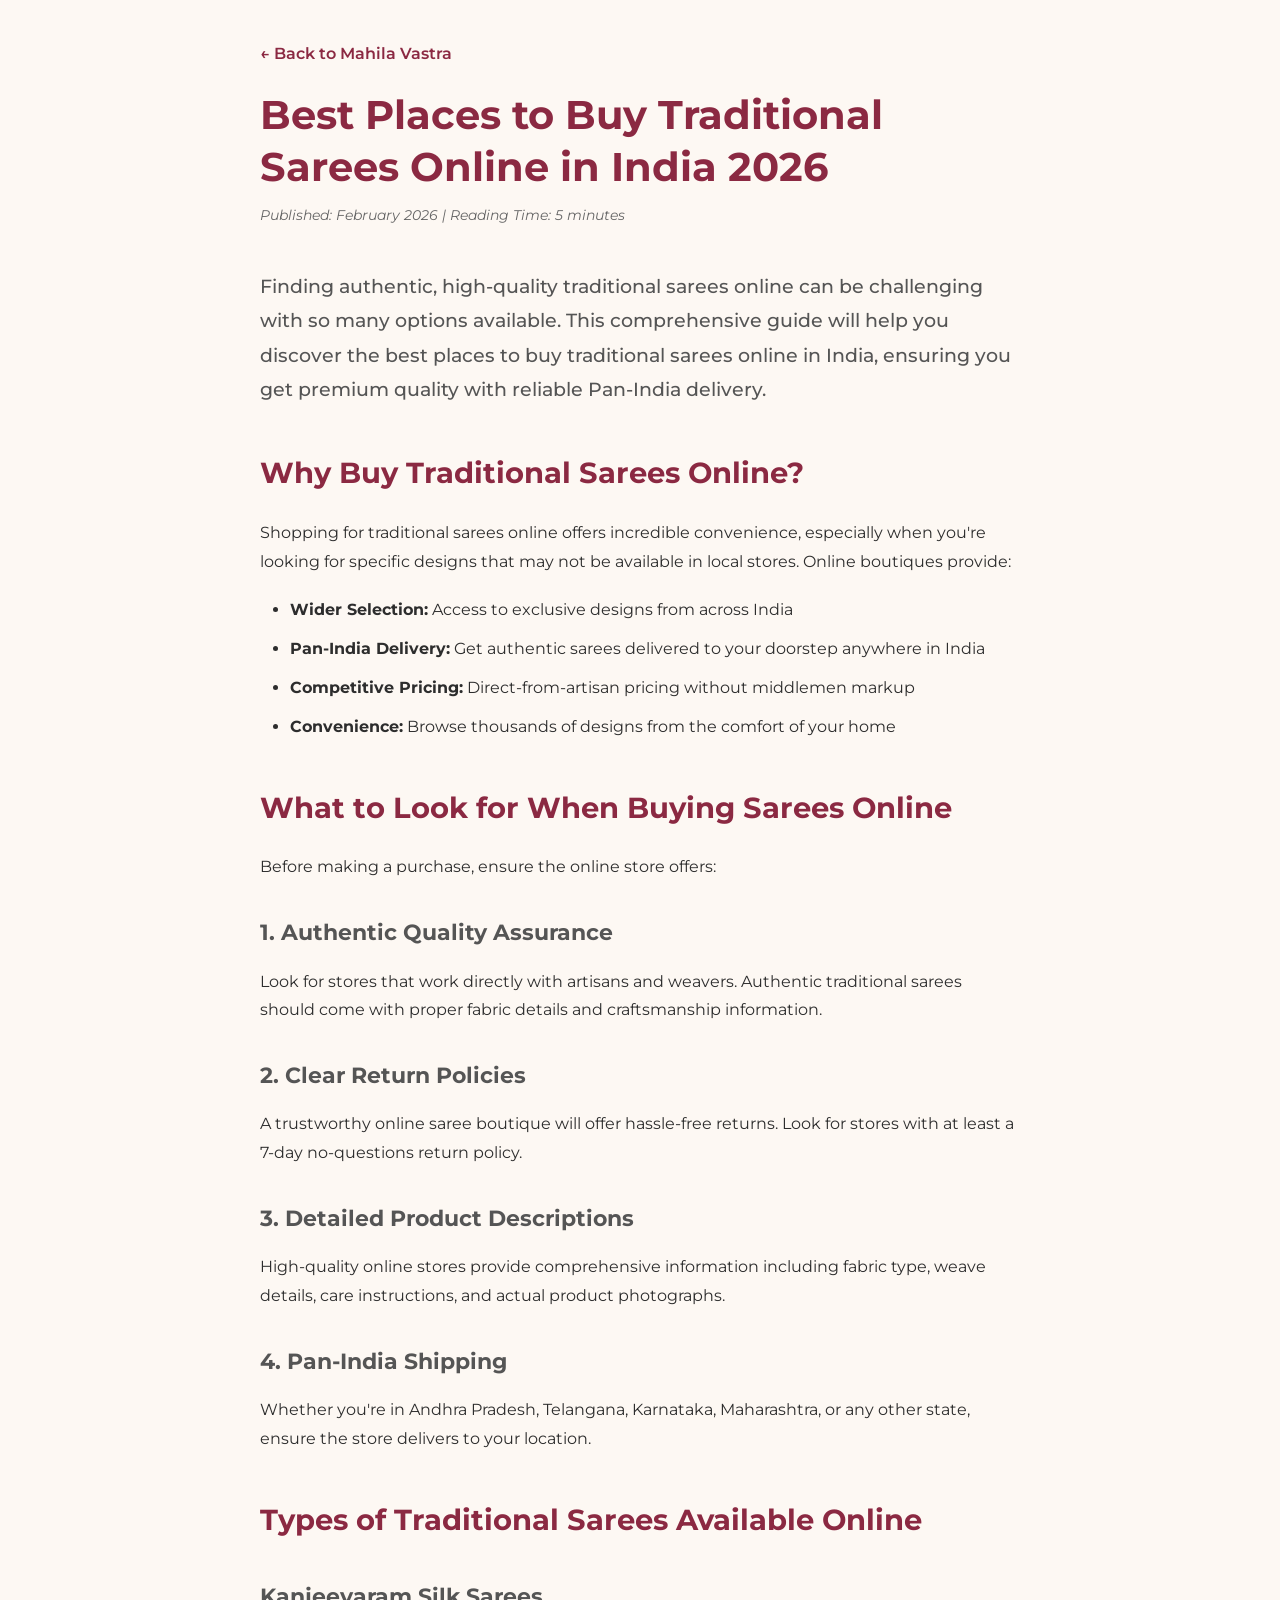
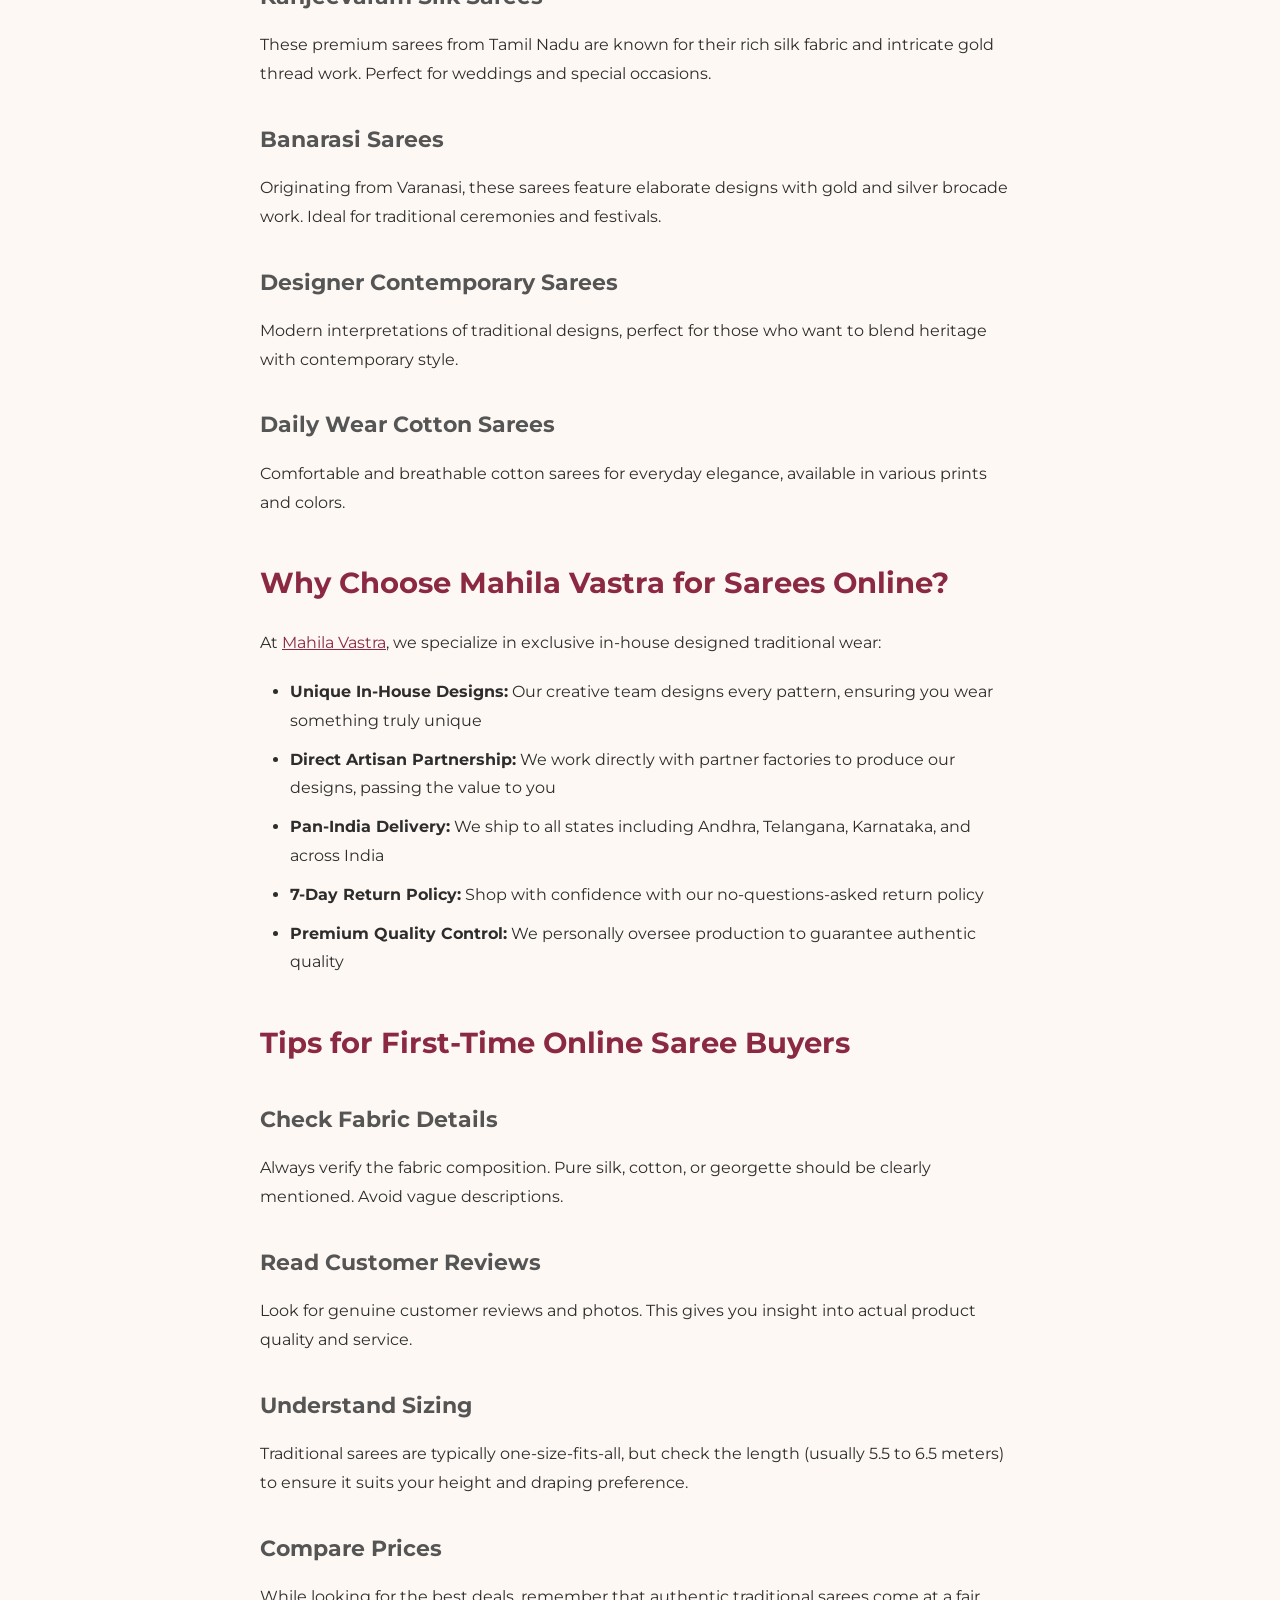
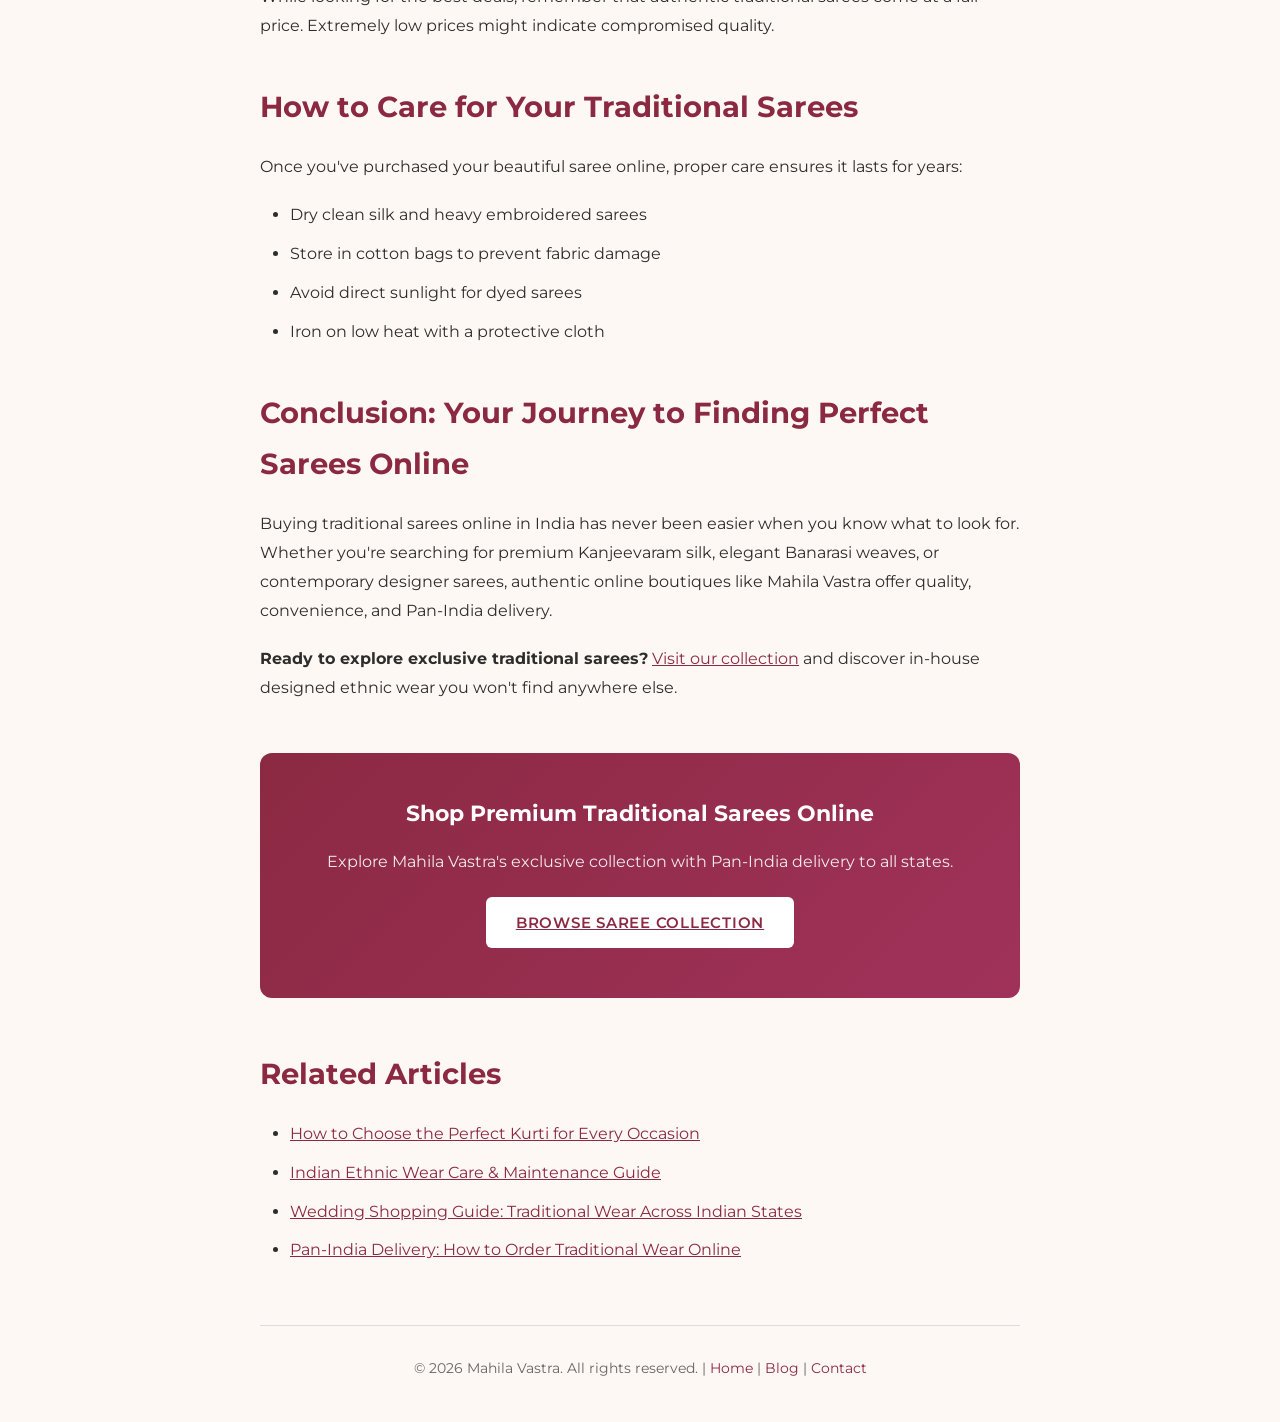
==== commit a6d54182: "feat: Blog pages" ====
--- a/blog/best-places-buy-traditional-sarees-online-india.html
+++ b/blog/best-places-buy-traditional-sarees-online-india.html
@@ -6,8 +6,6 @@
     <meta name="viewport" content="width=device-width, initial-scale=1.0">
     <meta name="description"
         content="Discover the best places to buy traditional sarees online in India. Expert guide to authentic, premium quality sarees with Pan-India delivery. Shop designer sarees, silk sarees, and ethnic wear from trusted online boutiques.">
-    <meta name="keywords"
-        content="buy sarees online India, traditional sarees online, best saree websites, silk sarees online, designer sarees India, authentic sarees online, saree shopping India">
     <meta name="robots" content="index, follow, max-image-preview:large, max-snippet:-1, max-video-preview:-1">
 
     <!-- Open Graph -->
@@ -17,12 +15,49 @@
     <meta property="og:description"
         content="Complete guide to buying authentic traditional sarees online. Find premium quality sarees with Pan-India delivery from trusted boutiques.">
     <meta property="og:image" content="https://mahilavastra.in/assets/images/logo/IMG_0798.PNG">
+    <meta property="og:locale" content="en_IN">
+    <meta property="og:site_name" content="Mahila Vastra">
+
+    <!-- Twitter -->
+    <meta name="twitter:card" content="summary_large_image">
+    <meta name="twitter:title" content="Best Places to Buy Traditional Sarees Online in India 2026">
+    <meta name="twitter:description" content="Complete guide to buying authentic traditional sarees online. Find premium quality sarees with Pan-India delivery.">
+    <meta name="twitter:image" content="https://mahilavastra.in/assets/images/logo/IMG_0798.PNG">
 
     <link rel="canonical" href="https://mahilavastra.in/blog/best-places-buy-traditional-sarees-online-india.html">
+    <link rel="alternate" hreflang="en-in" href="https://mahilavastra.in/blog/best-places-buy-traditional-sarees-online-india.html">
 
     <title>Best Places to Buy Traditional Sarees Online in India 2026 | Mahila Vastra</title>
+    <link rel="preconnect" href="https://fonts.googleapis.com">
+    <link rel="preconnect" href="https://fonts.gstatic.com" crossorigin>
+    <link href="https://fonts.googleapis.com/css2?family=Montserrat:wght@300;400;500;600&display=swap" rel="stylesheet">
     <link rel="stylesheet" href="../assets/css/styles.css">
     <link rel="shortcut icon" href="../assets/images/favicon.png">
+
+    <!-- Google tag (gtag.js) -->
+    <script async src="https://www.googletagmanager.com/gtag/js?id=G-4J6JE2HD1Q"></script>
+    <script>
+        window.dataLayer = window.dataLayer || [];
+        function gtag() { dataLayer.push(arguments); }
+        gtag('js', new Date());
+        gtag('config', 'G-4J6JE2HD1Q');
+    </script>
+
+    <!-- Article Structured Data -->
+    <script type="application/ld+json">
+    {
+      "@context": "https://schema.org",
+      "@type": "Article",
+      "headline": "Best Places to Buy Traditional Sarees Online in India 2026",
+      "description": "Discover the best places to buy traditional sarees online in India. Expert guide to authentic, premium quality sarees with Pan-India delivery.",
+      "author": { "@type": "Organization", "name": "Mahila Vastra", "url": "https://mahilavastra.in" },
+      "publisher": { "@type": "Organization", "name": "Mahila Vastra", "logo": { "@type": "ImageObject", "url": "https://mahilavastra.in/assets/images/logo/IMG_0798.PNG" } },
+      "datePublished": "2026-02-01",
+      "dateModified": "2026-04-04",
+      "mainEntityOfPage": "https://mahilavastra.in/blog/best-places-buy-traditional-sarees-online-india.html",
+      "image": "https://mahilavastra.in/assets/images/logo/IMG_0798.PNG"
+    }
+    </script>
 </head>
 
 <body>
@@ -145,11 +180,21 @@
                 <p>Explore Mahila Vastra's exclusive collection with Pan-India delivery to all states.</p>
                 <a href="../index.html#catalog" class="btn btn-primary">Browse Saree Collection</a>
             </div>
+
+            <div class="related-articles">
+                <h2>Related Articles</h2>
+                <ul>
+                    <li><a href="how-to-choose-perfect-kurti-every-occasion.html">How to Choose the Perfect Kurti for Every Occasion</a></li>
+                    <li><a href="indian-ethnic-wear-care-maintenance-guide.html">Indian Ethnic Wear Care & Maintenance Guide</a></li>
+                    <li><a href="wedding-shopping-guide-traditional-wear-indian-states.html">Wedding Shopping Guide: Traditional Wear Across Indian States</a></li>
+                    <li><a href="pan-india-delivery-order-traditional-wear-online.html">Pan-India Delivery: How to Order Traditional Wear Online</a></li>
+                </ul>
+            </div>
         </section>
 
         <footer class="blog-footer">
             <p>&copy; 2026 Mahila Vastra. All rights reserved. | <a href="../index.html">Home</a> | <a
-                    href="../index.html#contact">Contact</a></p>
+                    href="index.html">Blog</a> | <a href="../index.html#contact">Contact</a></p>
         </footer>
     </article>
 
--- a/assets/css/styles.css
+++ b/assets/css/styles.css
@@ -1413,10 +1413,109 @@
     transform: translateY(-2px);
 }
 
+/* Compact Instagram pill for hero */
+.btn-insta {
+    display: inline-flex;
+    align-items: center;
+    gap: 0.6rem;
+    padding: 1rem 1.8rem;
+    background: rgba(255, 255, 255, 0.85);
+    color: var(--text-primary);
+    border-radius: var(--radius-full);
+    font-family: var(--font-body);
+    font-size: 1rem;
+    font-weight: 600;
+    letter-spacing: 0.05em;
+    text-decoration: none;
+    border: 1px solid rgba(201, 168, 108, 0.35);
+    backdrop-filter: blur(8px);
+    box-shadow: 0 2px 12px rgba(0, 0, 0, 0.06);
+    transition: transform var(--transition-base), box-shadow var(--transition-base), background var(--transition-base), border-color var(--transition-base);
+    text-transform: uppercase;
+    white-space: nowrap;
+}
+
+.btn-insta:hover {
+    color: var(--text-primary);
+    background: rgba(255, 255, 255, 0.97);
+    border-color: rgba(188, 24, 136, 0.35);
+    transform: translateY(-2px);
+    box-shadow: 0 6px 20px rgba(188, 24, 136, 0.12);
+}
+
+.btn-insta-label {
+    display: flex;
+    flex-direction: column;
+    align-items: flex-start;
+    line-height: 1.25;
+}
+
+.btn-insta-main {
+    font-size: 0.9rem;
+    font-weight: 700;
+    letter-spacing: 0.06em;
+    text-transform: uppercase;
+}
+
+.btn-insta-sub {
+    font-size: 0.7rem;
+    font-weight: 400;
+    letter-spacing: 0.02em;
+    opacity: 0.65;
+    text-transform: none;
+}
+
 .btn-ghost {
     background: transparent;
     color: var(--text-primary);
     padding: var(--space-xs);
+}
+
+.hero-qr-card {
+    display: flex;
+    align-items: center;
+    gap: var(--space-md);
+    background: rgba(255, 255, 255, 0.95);
+    padding: var(--space-xs) var(--space-md) var(--space-xs) var(--space-xs);
+    border-radius: var(--radius-md);
+    box-shadow: 0 4px 20px rgba(0, 0, 0, 0.08);
+    border: 1px solid rgba(201, 168, 108, 0.2);
+    transition: transform var(--transition-base), box-shadow var(--transition-base);
+    text-decoration: none;
+    color: inherit;
+    cursor: default;
+}
+
+.hero-qr-card:hover {
+    transform: translateY(-2px);
+    box-shadow: 0 8px 25px rgba(201, 168, 108, 0.15);
+}
+
+.hero-qr-card .qr-img {
+    width: 60px;
+    height: 60px;
+    border-radius: var(--radius-sm);
+    display: block;
+}
+
+.hero-qr-card .qr-text {
+    display: flex;
+    flex-direction: column;
+}
+
+.hero-qr-card .qr-title {
+    font-family: var(--font-body);
+    font-size: 0.9rem;
+    font-weight: 700;
+    color: var(--color-burgundy);
+    text-transform: uppercase;
+    letter-spacing: 0.05em;
+}
+
+.hero-qr-card .qr-desc {
+    font-family: var(--font-body);
+    font-size: 0.8rem;
+    color: var(--text-secondary);
 }
 
 .btn-ghost:hover {
@@ -1775,11 +1874,160 @@
     box-shadow: 0 6px 20px rgba(220, 39, 67, 0.4);
 }
 
-.insta-grid {
+/* ==============================
+   Instagram QR Station Card
+   ============================== */
+.insta-qr-station {
+    display: flex;
+    flex-direction: column;
+    align-items: center;
+    gap: var(--space-sm);
+    margin: var(--space-lg) auto var(--space-xl);
+    padding: var(--space-xl) var(--space-2xl);
+    background: #fffef9;
+    border: 1.5px solid rgba(201, 168, 108, 0.45);
+    border-radius: var(--radius-lg);
+    box-shadow: 0 8px 32px rgba(139, 41, 66, 0.07), 0 2px 8px rgba(201, 168, 108, 0.1);
+    max-width: 320px;
+    text-decoration: none;
+    color: inherit;
+    position: relative;
+    transition: transform var(--transition-base), box-shadow var(--transition-base);
+}
+
+.insta-qr-station::before {
+    content: '✦  @mahilavastra.in  ✦';
+    font-family: var(--font-body);
+    font-size: 0.72rem;
+    font-weight: 600;
+    letter-spacing: 0.12em;
+    text-transform: uppercase;
+    color: var(--color-gold-dark);
+    margin-bottom: var(--space-xs);
+}
+
+.insta-qr-station:hover {
+    transform: translateY(-3px);
+    box-shadow: 0 14px 40px rgba(139, 41, 66, 0.1), 0 4px 12px rgba(201, 168, 108, 0.15);
+}
+
+.insta-qr-station .qr-frame {
+    padding: var(--space-sm);
+    background: white;
+    border-radius: var(--radius-sm);
+    border: 1px solid rgba(201, 168, 108, 0.25);
+    box-shadow: inset 0 0 0 4px rgba(201, 168, 108, 0.08);
+}
+
+.insta-qr-station .qr-frame img {
+    display: block;
+    width: 200px;
+    height: 200px;
+    border-radius: 4px;
+}
+
+.insta-qr-station .qr-caption {
+    text-align: center;
+}
+
+.insta-qr-station .qr-caption p {
+    font-family: var(--font-body);
+    font-size: 0.82rem;
+    color: var(--text-secondary);
+    margin: 0;
+}
+
+.insta-qr-station .qr-divider {
+    width: 40px;
+    height: 1px;
+    background: linear-gradient(to right, transparent, rgba(201, 168, 108, 0.5), transparent);
+    margin: var(--space-xs) auto;
+}
+
+@media (max-width: 480px) {
+    .insta-qr-station {
+        padding: var(--space-lg) var(--space-xl);
+        max-width: 280px;
+    }
+
+    .insta-qr-station .qr-frame img {
+        width: 170px;
+        height: 170px;
+    }
+}
+
+/* Elegant editorial Instagram section layout */
+.insta-header-row {
+    display: flex;
+    justify-content: space-between;
+    align-items: center;
+    gap: var(--space-xl);
+    margin-bottom: var(--space-xl);
+}
+
+.insta-header-text {
+    flex: 1;
+    max-width: 520px;
+    text-align: left;
+}
+
+.insta-header-text .section-title {
+    text-align: left;
+}
+
+.insta-header-text .section-description {
+    text-align: left;
+}
+
+.insta-header-text .insta-badge-link {
+    margin-bottom: var(--space-sm);
+}
+
+.insta-header-row .hero-qr-card {
+    flex-shrink: 0;
+}
+
+/* Horizontal portrait photo strip */
+.insta-strip {
     display: grid;
     grid-template-columns: repeat(4, 1fr);
     gap: var(--space-md);
-    margin-top: var(--space-lg);
+}
+
+.insta-strip .insta-item {
+    aspect-ratio: 3 / 4;
+}
+
+@media (max-width: 960px) {
+    .insta-header-row {
+        flex-direction: column;
+        align-items: flex-start;
+        gap: var(--space-lg);
+    }
+
+    .insta-header-text .section-title,
+    .insta-header-text .section-description {
+        text-align: left;
+    }
+
+    .insta-strip {
+        grid-template-columns: repeat(2, 1fr);
+    }
+}
+
+@media (max-width: 480px) {
+    .insta-header-row {
+        align-items: center;
+    }
+
+    .insta-header-text {
+        text-align: center;
+    }
+
+    .insta-header-text .section-title,
+    .insta-header-text .section-description {
+        text-align: center;
+    }
 }
 
 .insta-item {
@@ -3572,15 +3820,15 @@
     margin: 0 auto;
     padding: 0 var(--space-lg);
     display: flex;
-    justify-content: space-between;
+    justify-content: center;
     align-items: center;
     flex-wrap: wrap;
     gap: var(--space-xl);
 }
 
 .values-text {
-    flex: 1;
-    min-width: 300px;
+    flex: 0 1 auto;
+    min-width: unset;
 }
 
 .values-text .chain-label {
@@ -3617,14 +3865,16 @@
 
 .values-badges {
     display: flex;
-    gap: var(--space-xl);
+    gap: 2rem;
     flex-wrap: wrap;
+    justify-content: center;
 }
 
 .badge-mini {
     display: flex;
     align-items: center;
-    gap: 0.75rem;
+    gap: 0.6rem;
+    white-space: nowrap;
 }
 
 .badge-icon-mini {
@@ -3650,7 +3900,8 @@
 @media (max-width: 900px) {
     .values-strip-container {
         flex-direction: column;
-        align-items: flex-start;
+        align-items: center;
+        text-align: center;
         gap: var(--space-lg);
     }
 
@@ -3659,6 +3910,22 @@
         grid-template-columns: 1fr 1fr;
         width: 100%;
         gap: var(--space-md);
+    }
+
+    .badge-mini {
+        white-space: normal;
+        justify-content: flex-start;
+    }
+}
+
+@media (max-width: 500px) {
+    .values-badges {
+        grid-template-columns: 1fr;
+        gap: var(--space-md);
+    }
+
+    .badge-mini {
+        justify-content: center;
     }
 }
 
@@ -3809,6 +4076,79 @@
     color: var(--text-muted);
     line-height: 1.5;
     max-width: 250px;
+}
+
+/* COD Policy Highlight */
+.cod-policy-highlight {
+    margin: var(--space-xl) auto;
+    max-width: 700px;
+    padding: 0 var(--space-md);
+}
+
+.cod-card {
+    background: var(--color-ivory);
+    border: 1px solid var(--color-gold-light);
+    border-radius: var(--radius-lg);
+    padding: var(--space-lg);
+    display: flex;
+    align-items: center;
+    gap: var(--space-lg);
+    text-align: left;
+    transition: transform var(--transition-base), box-shadow var(--transition-base);
+    box-shadow: 0 4px 20px rgba(0, 0, 0, 0.05);
+}
+
+.cod-card:hover {
+    transform: translateY(-5px);
+    box-shadow: 0 12px 30px rgba(184, 150, 85, 0.1);
+}
+
+.cod-card-icon {
+    flex-shrink: 0;
+    width: 80px;
+    height: 80px;
+    background: var(--color-gold-light);
+    border-radius: var(--radius-md);
+    display: flex;
+    align-items: center;
+    justify-content: center;
+    color: var(--color-burgundy);
+}
+
+.cod-card-content h3 {
+    font-family: var(--font-display);
+    font-size: 1.5rem;
+    color: var(--color-burgundy);
+    margin-bottom: 0.5rem;
+}
+
+.cod-card-content p {
+    font-family: var(--font-body);
+    font-size: 0.95rem;
+    color: var(--text-secondary);
+    line-height: 1.6;
+    margin-bottom: 0.75rem;
+}
+
+.cod-tag {
+    display: inline-block;
+    font-family: var(--font-body);
+    font-size: 0.75rem;
+    font-weight: 600;
+    text-transform: uppercase;
+    letter-spacing: 0.1em;
+    color: var(--color-gold-dark);
+    background: rgba(184, 150, 85, 0.1);
+    padding: 0.2rem 0.6rem;
+    border-radius: var(--radius-sm);
+}
+
+@media (max-width: 768px) {
+    .cod-card {
+        flex-direction: column;
+        text-align: center;
+        padding: var(--space-xl) var(--space-md);
+    }
 }
 
 /* Footer Seal */
@@ -4618,4 +4958,78 @@
 
 .promise-chain .chain-title {
     color: var(--color-gold-light);
+}
+
+/* --- Premium Live Animation System --- */
+
+/* 1. Shimmering Gold Background for the Badge */
+.badge-pill-filled {
+    background: linear-gradient(120deg, var(--color-gold) 0%, #D4BC88 50%, var(--color-gold) 100%);
+    background-size: 200% 100%;
+    animation: badgeShimmer 5s ease-in-out infinite;
+    /* Ensure content stays on top */
+    position: relative;
+    z-index: 1;
+    border: 1px solid rgba(255, 255, 255, 0.2);
+}
+
+@keyframes badgeShimmer {
+    0% {
+        background-position: 100% 50%;
+    }
+
+    100% {
+        background-position: 0% 50%;
+    }
+}
+
+/* 2. The Central Dot */
+.live-dot {
+    display: inline-block;
+    width: 8px;
+    height: 8px;
+    background-color: #fff;
+    border-radius: 50%;
+    margin-right: 8px;
+    vertical-align: middle;
+    position: relative;
+    z-index: 2;
+    /* Soft glow around the dot itself */
+    box-shadow: 0 0 4px rgba(255, 255, 255, 0.6);
+}
+
+/* 3. Concentric Ripples (Radar Effect) */
+.live-dot::before,
+.live-dot::after {
+    content: '';
+    position: absolute;
+    top: 50%;
+    left: 50%;
+    transform: translate(-50%, -50%);
+    width: 100%;
+    height: 100%;
+    border-radius: 50%;
+    background-color: #fff;
+    opacity: 0.6;
+    animation: premiumPulse 2.5s cubic-bezier(0, 0, 0.2, 1) infinite;
+}
+
+.live-dot::after {
+    animation-delay: -1.25s;
+    /* Delays the second wave for continuous pulsing */
+}
+
+@keyframes premiumPulse {
+    0% {
+        width: 100%;
+        height: 100%;
+        opacity: 0.6;
+    }
+
+    100% {
+        width: 350%;
+        /* Expands much further */
+        height: 350%;
+        opacity: 0;
+    }
 }
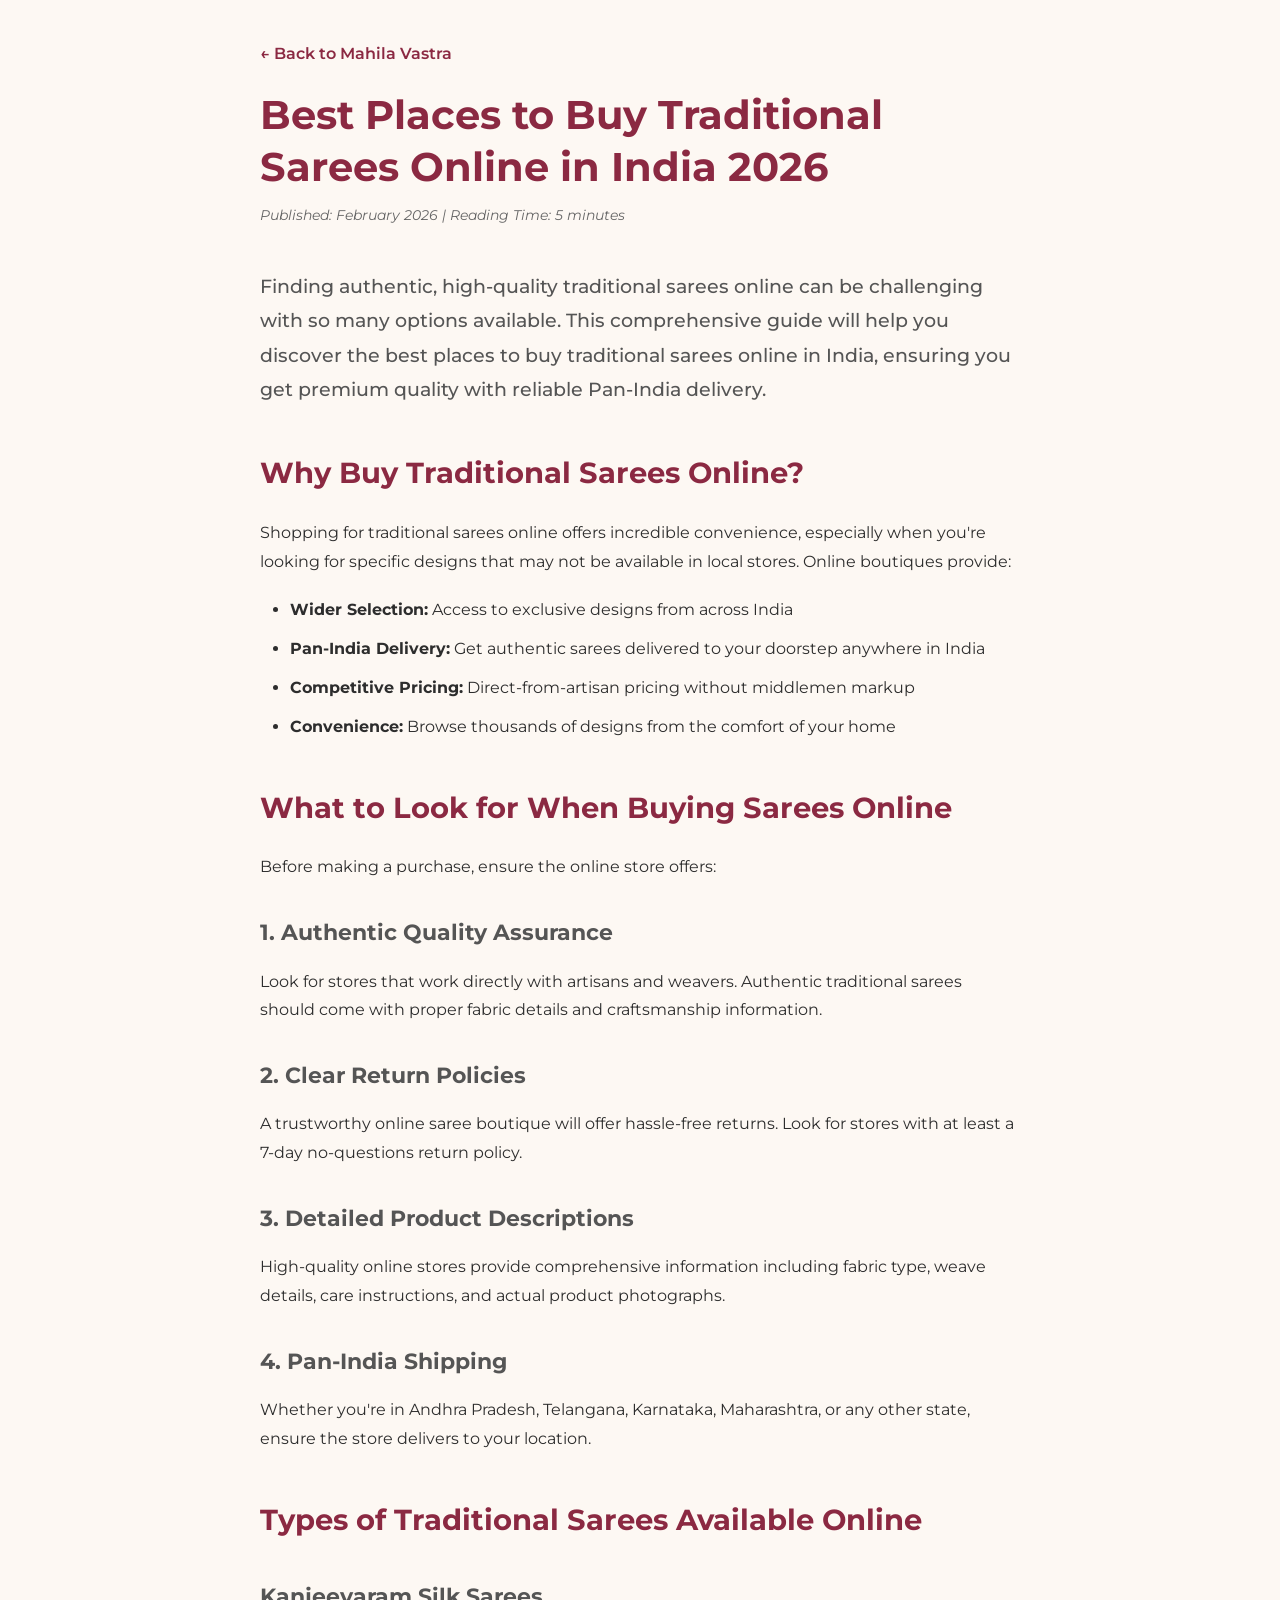
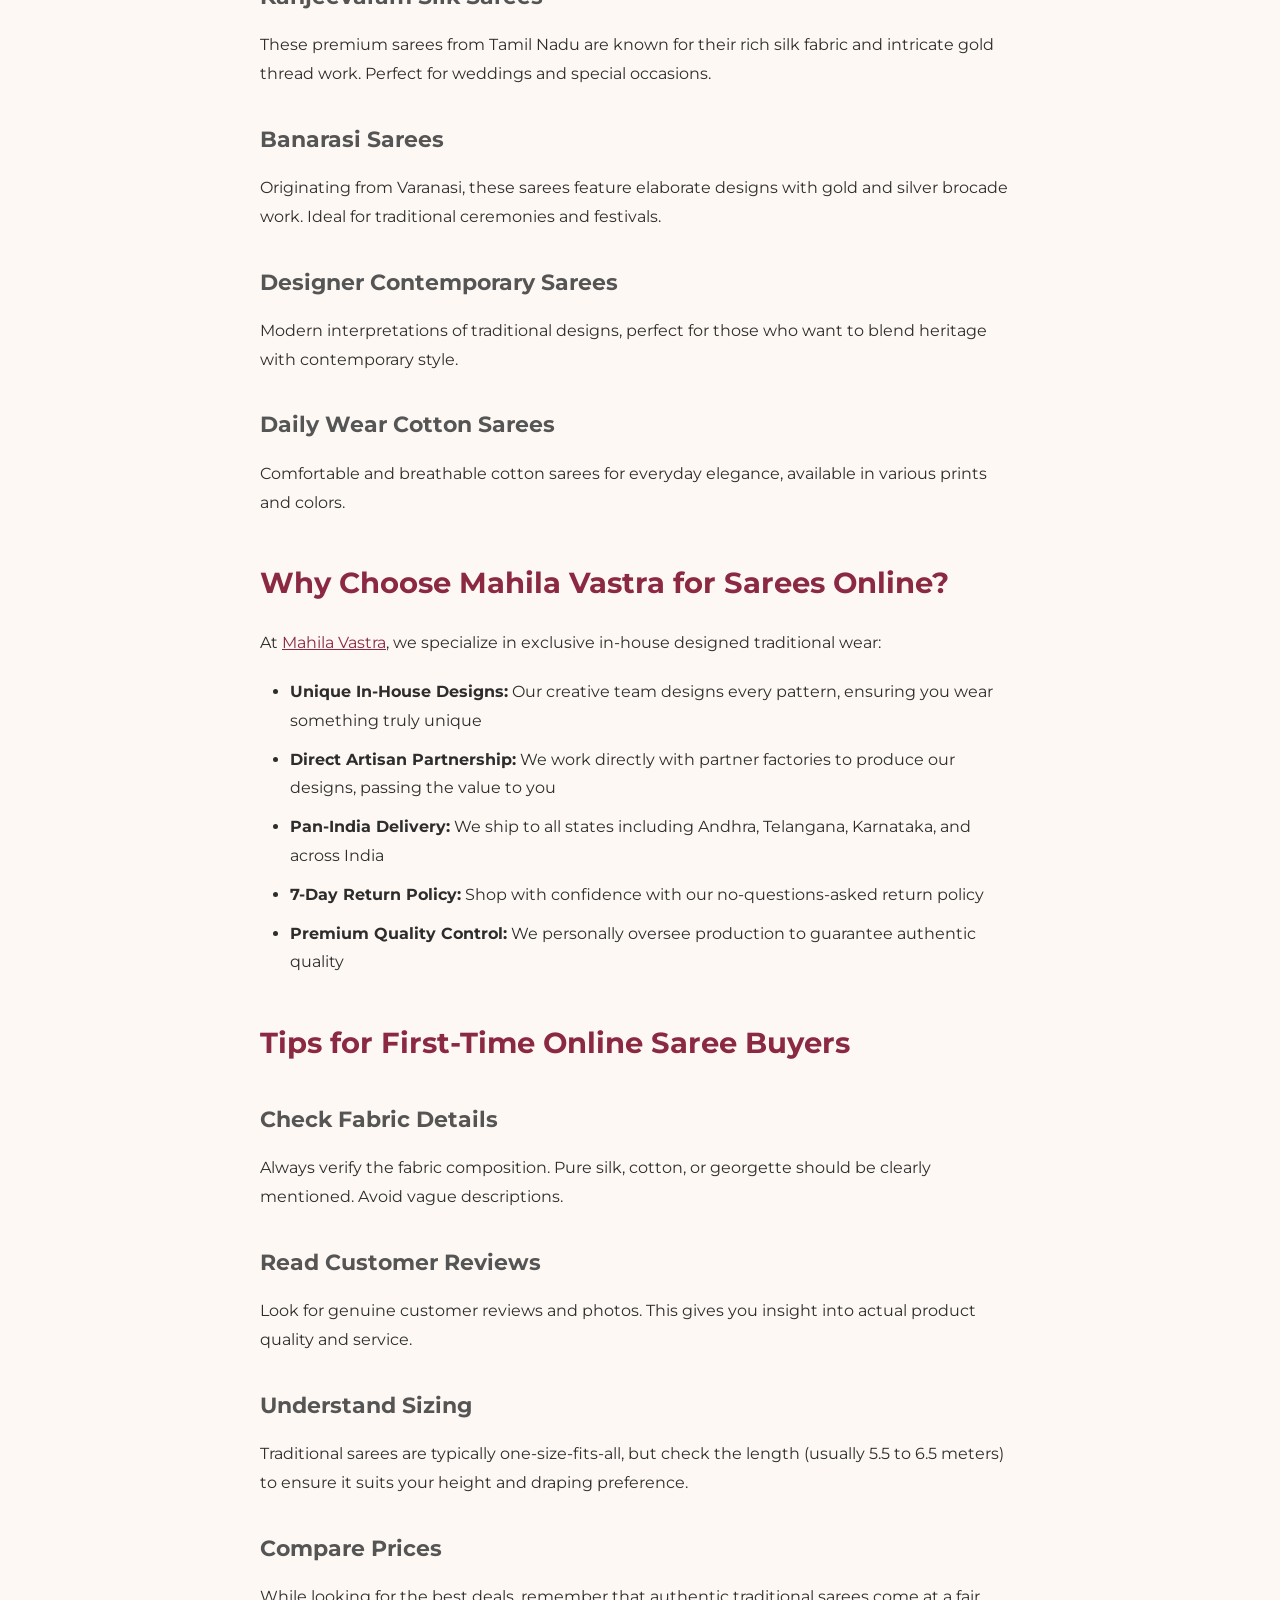
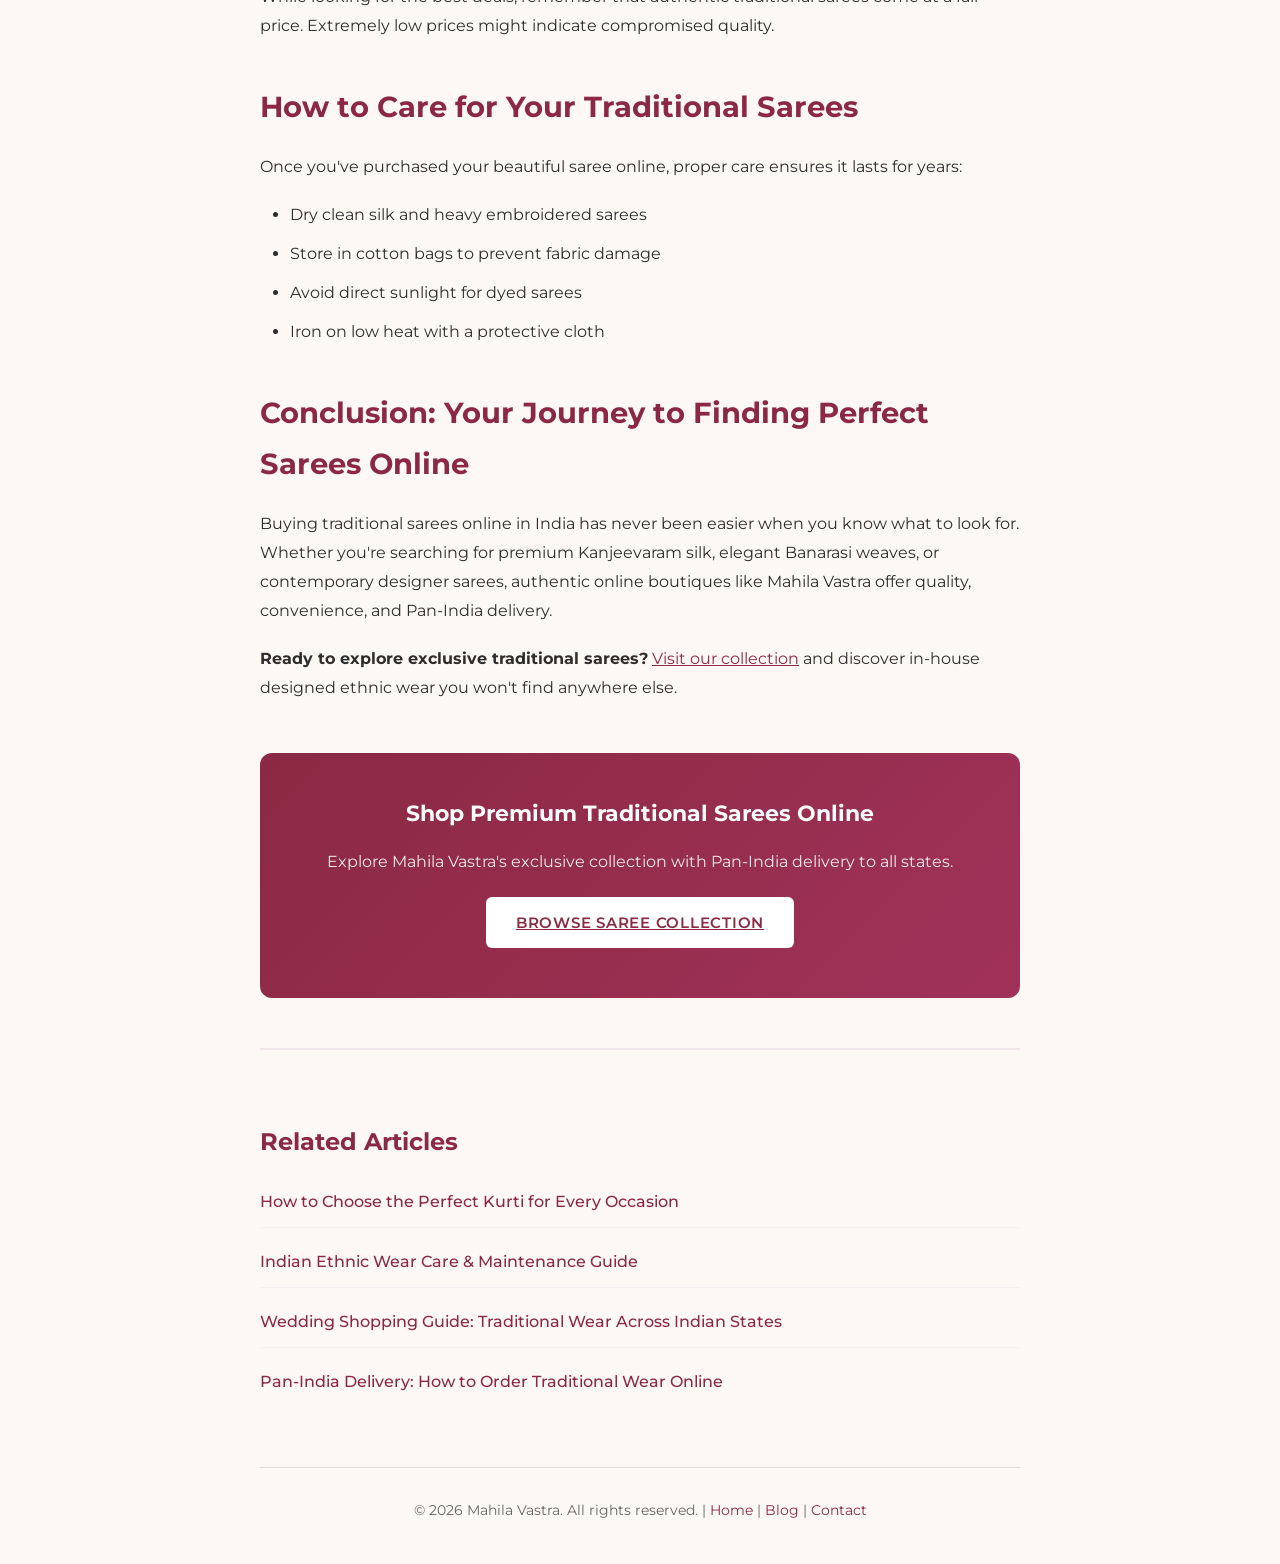
==== commit a773c7b8: "feat: Blog pages and index.html updates" ====
--- a/blog/best-places-buy-traditional-sarees-online-india.html
+++ b/blog/best-places-buy-traditional-sarees-online-india.html
@@ -333,6 +333,43 @@
             text-decoration: none;
         }
 
+        .related-articles {
+            margin-top: 50px;
+            padding-top: 30px;
+            border-top: 2px solid #f0e6ea;
+        }
+
+        .related-articles h2 {
+            font-size: 1.5rem;
+            color: #8B2942;
+            margin-bottom: 15px;
+        }
+
+        .related-articles ul {
+            list-style: none;
+            padding: 0;
+        }
+
+        .related-articles li {
+            padding: 10px 0;
+            border-bottom: 1px solid #f5f0f2;
+        }
+
+        .related-articles li:last-child {
+            border-bottom: none;
+        }
+
+        .related-articles a {
+            color: #8B2942;
+            text-decoration: none;
+            font-weight: 500;
+            transition: color 0.3s;
+        }
+
+        .related-articles a:hover {
+            color: #B8860B;
+        }
+
         @media (max-width: 768px) {
             .blog-post h1 {
                 font-size: 2rem;
